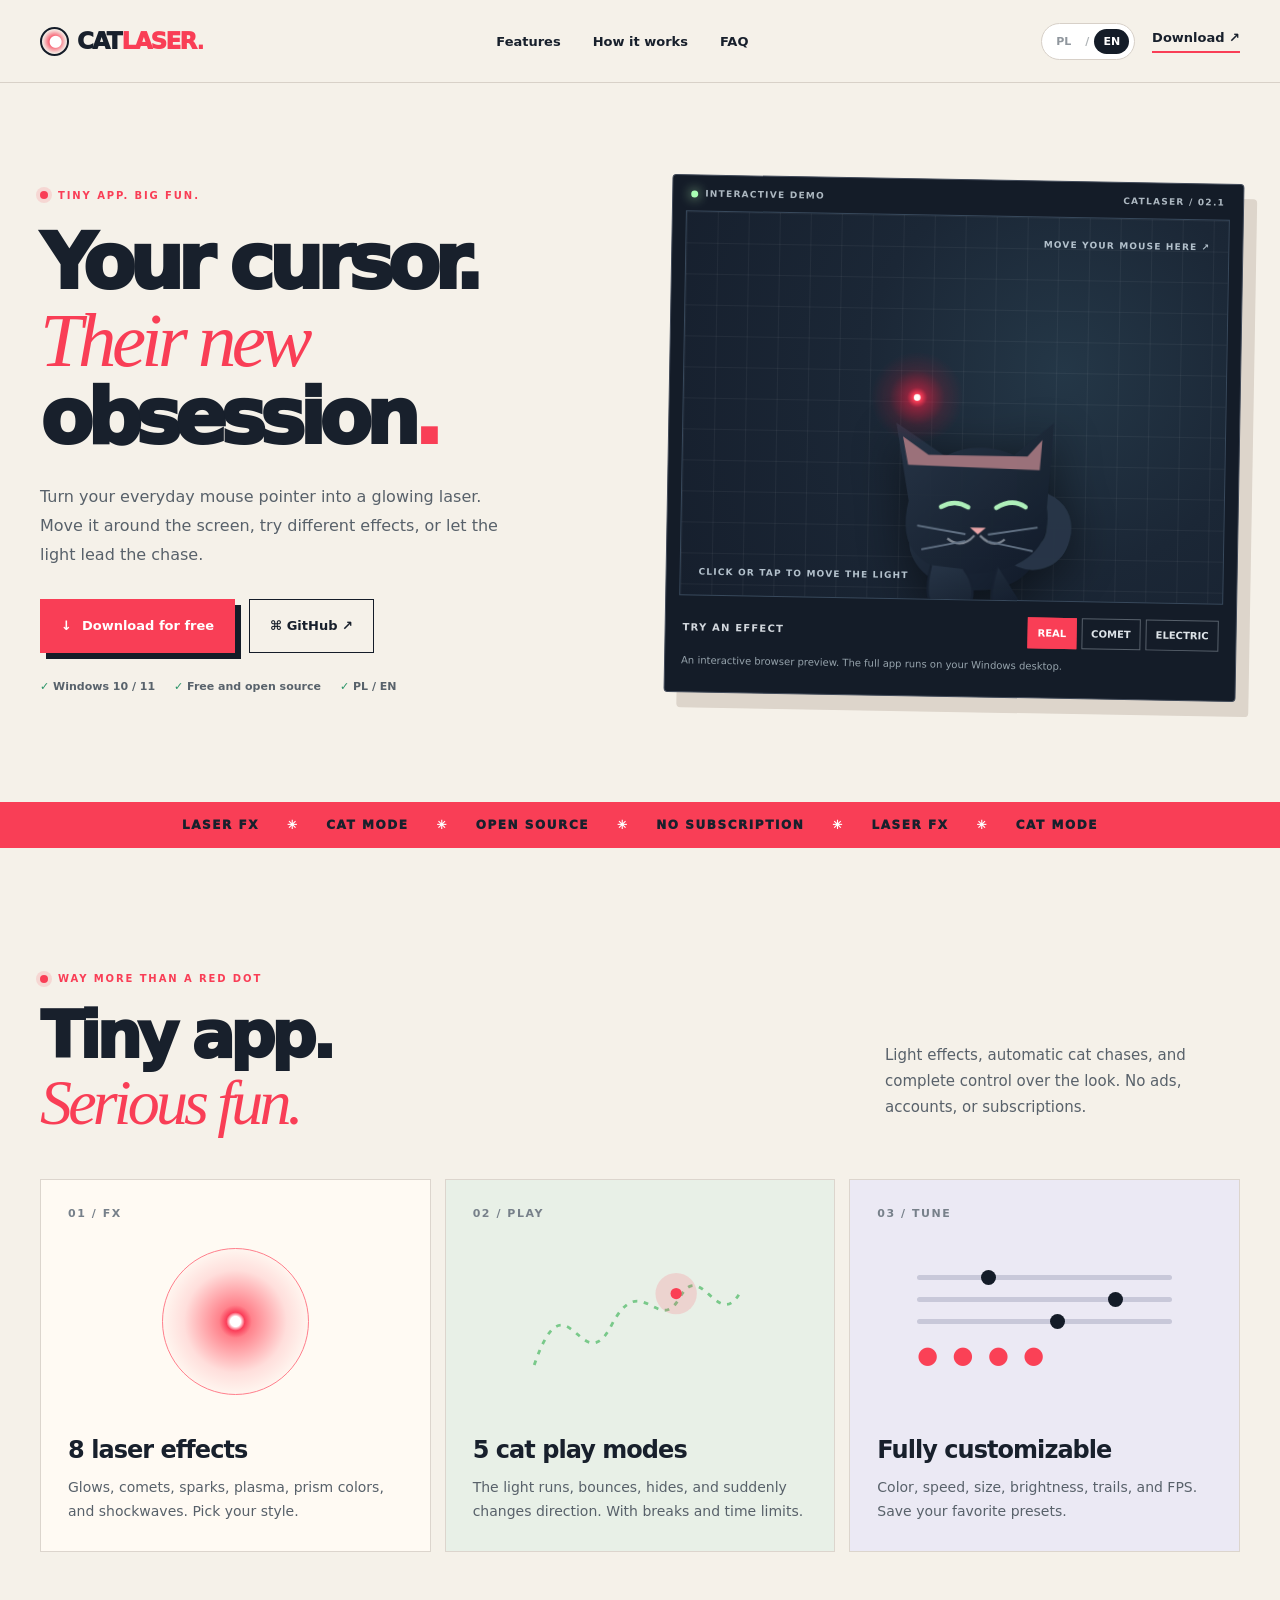
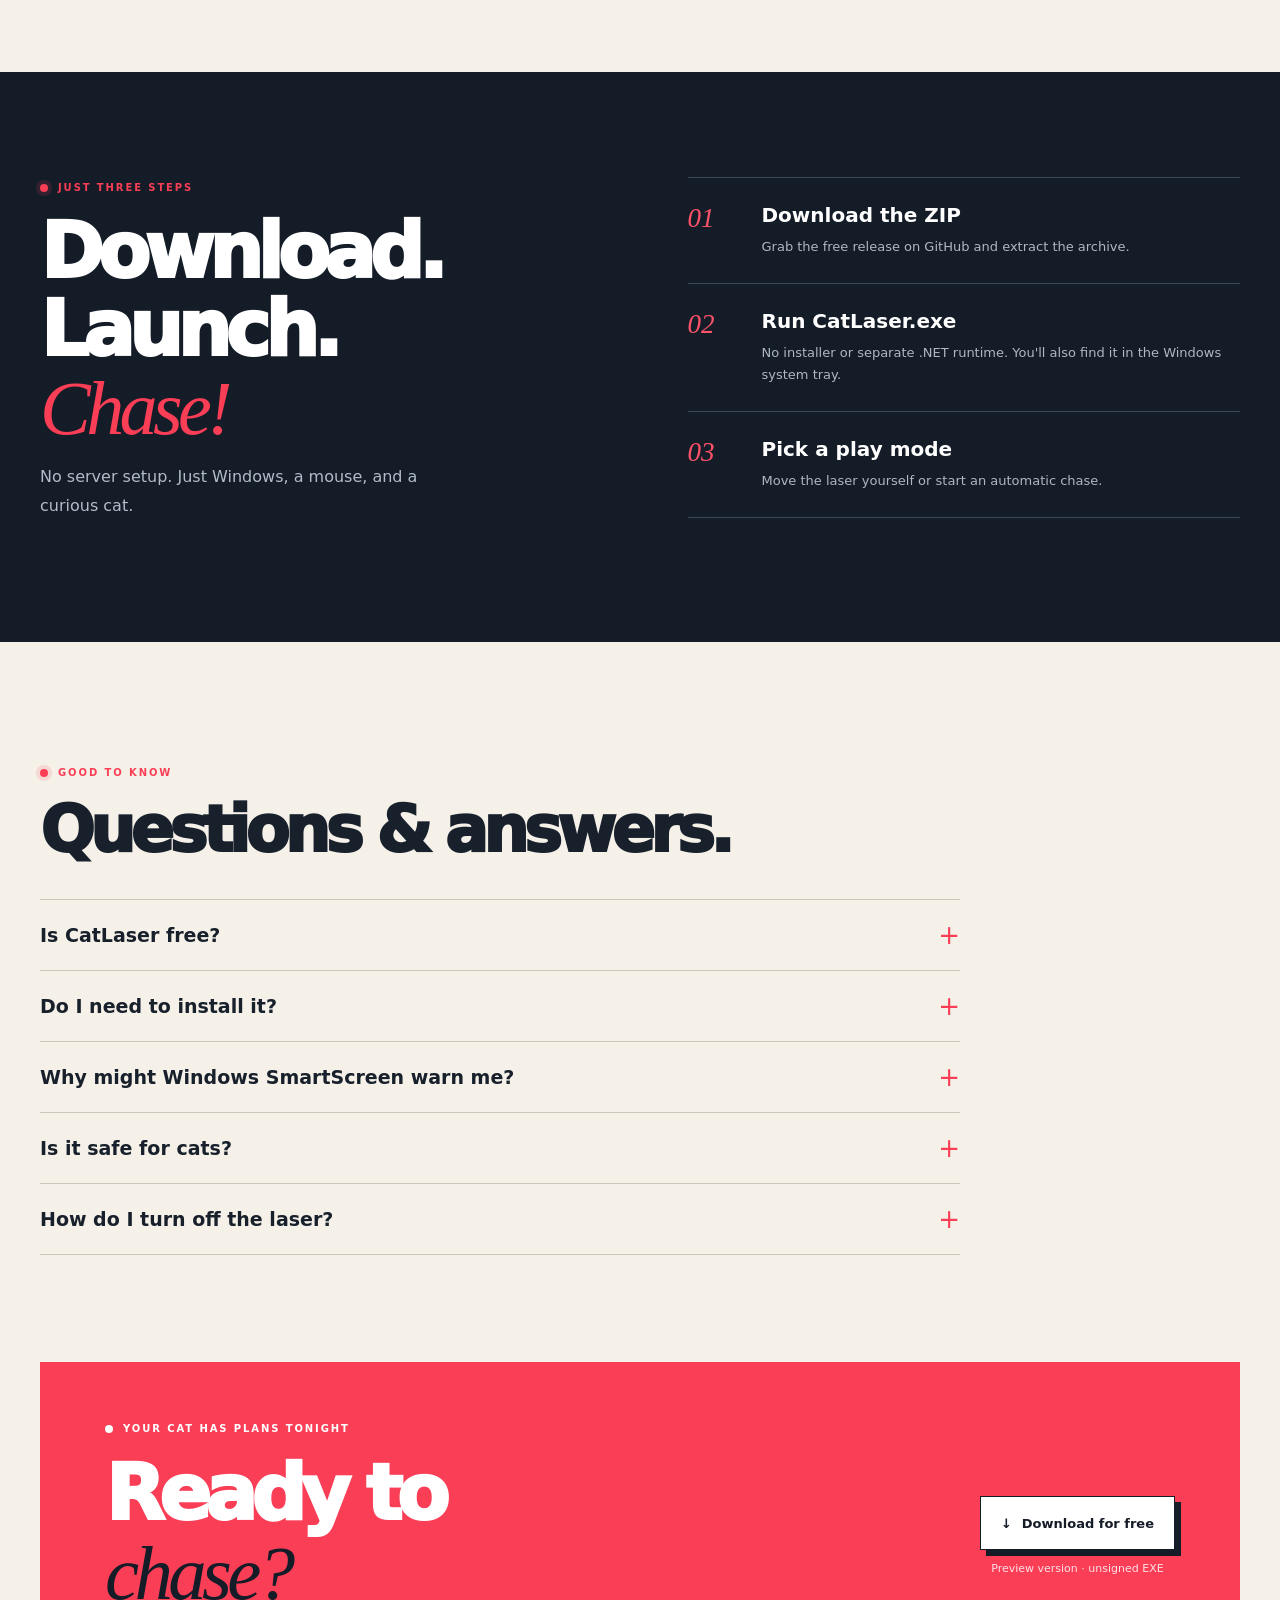
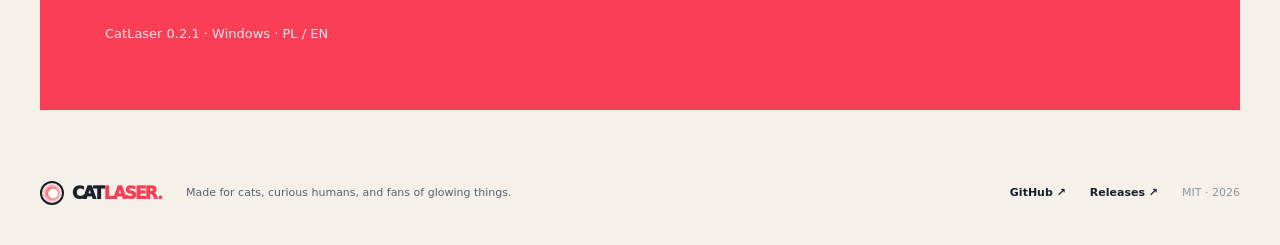
==== docs/index.html @ ea9aa446 "feat: publish bilingual CatLaser landing ready for GitHub Pages" ====
<!doctype html>
<html lang="pl">
<head>
<meta charset="utf-8"><meta name="viewport" content="width=device-width,initial-scale=1">
<meta name="theme-color" content="#f5f1e9">
<meta name="description" content="CatLaser — darmowy laserowy kursor na Windows. Efekty świetlne, zabawa dla kota, PL/EN, open source.">
<meta property="og:type" content="website"><meta property="og:title" content="CatLaser — Twój kursor. Jego obsesja."><meta property="og:description" content="Pobierz darmowy laserowy kursor na Windows.">
<link rel="icon" type="image/svg+xml" href="./favicon.svg">
<link rel="stylesheet" href="./styles.css"><script defer src="./main.js"></script>
<title>CatLaser — Twój kursor. Jego obsesja.</title>
</head>
<body>
<a class="skip" href="#main" data-i18n="skip">Przejdź do treści</a>
<header class="site-head"><div class="wrap head-content">
<a class="brand" href="#top" aria-label="CatLaser"><span class="brand-emblem">●</span>CAT<span>LASER</span><b>.</b></a>
<nav class="nav" aria-label="Menu"><a href="#features" data-i18n="navFeatures">Możliwości</a><a href="#how" data-i18n="navHow">Jak działa</a><a href="#faq">FAQ</a></nav>
<div class="head-right"><div class="locale" role="group" aria-label="Language / Język"><button data-lang="pl" aria-pressed="true">PL</button><span>/</span><button data-lang="en" aria-pressed="false">EN</button></div><a class="head-download" href="https://github.com/toniaczlog/catlaser/releases/tag/v0.2.1" data-i18n="navDownload">Pobierz ↗</a></div>
</div></header>
<main id="main">
<section class="hero wrap" id="top"><div class="hero-copy"><span class="kicker"><i></i><span data-i18n="kicker">MAŁA APLIKACJA. WIELKA FRAJDA.</span></span>
<h1 data-i18n-html="heroTitle">Twój kursor.<br><em>Jego nowa</em><br>obsesja<span class="dot">.</span></h1>
<p data-i18n="heroIntro">Zamień zwykłą strzałkę myszy w świecący laser. Ruszaj nim po ekranie, wybieraj efekt albo pozwól, by światło samo poprowadziło zabawę.</p>
<div class="actions"><a class="btn primary" href="https://github.com/toniaczlog/catlaser/releases/download/v0.2.1/CatLaser-0.2.1-win-x64.zip"><span aria-hidden="true">↓</span><span data-i18n="download">Pobierz za darmo</span></a><a class="btn secondary" href="https://github.com/toniaczlog/catlaser" target="_blank" rel="noopener noreferrer">⌘ GitHub ↗</a></div>
<div class="facts"><span>✓ Windows 10 / 11</span><span>✓ <span data-i18n="free">Bezpłatny i open source</span></span><span>✓ PL / EN</span></div>
</div>
<div class="showcase"><div class="showcase-head"><span><i class="live-dot"></i><span data-i18n="live">INTERAKTYWNE DEMO</span></span><span>CATLASER / 02.1</span></div>
<div class="demo" id="demo" role="group" tabindex="0" aria-label="Podgląd lasera. Porusz myszą lub dotknij.">
<div class="grid-bg"></div><div class="demo-hint" data-i18n="hint">PORUSZ MYSZĄ TUTAJ ↗</div>
<svg class="cat" viewBox="0 0 360 320" aria-label="Kot obserwuje laser" role="img"><defs><linearGradient id="fur" x1="0" y1="0" x2="1" y2="1"><stop stop-color="#283648"/><stop offset="1" stop-color="#121b29"/></linearGradient></defs><path d="M207 231C198 172 232 143 270 159c37 14 50 43 47 77-5 39-97 42-110-5Z" fill="url(#fur)"/><path d="M288 189c36-10 56 6 50 28-4 16-18 22-31 17" stroke="#283648" stroke-width="22" stroke-linecap="round" fill="none"/><path d="M205 187l-12-69 44 29c19-11 43-10 61-2l35-29-5 75c6 35-20 58-64 60-47 0-69-21-59-64Z" fill="url(#fur)"/><path d="M204 155l-5-25 23 16 88 0 13-15-2 27" fill="#9e737c"/><path d="M234 192q12-7 24 0m25 0q14-9 26-1" stroke="#b2f4bd" stroke-width="4" stroke-linecap="round" fill="none"/><path d="M260 210l7 6 7-6Z" fill="#efa8aa"/><path d="M264 217q-11 13-24 3m29-3q12 12 22 3" stroke="#808994" stroke-width="2" fill="none"/><path d="M256 216l-43-7m43 13l-39 8m59-14 44-7m-44 13 40 8" stroke="#647486" stroke-width="1.6"/><path d="M226 244q-8 34 7 40h25q12-18-3-37m30-3q-10 34 1 40h25" fill="url(#fur)" stroke="#182231" stroke-width="2"/></svg>
<canvas id="laser-preview" aria-hidden="true"></canvas><span class="demo-bottom" data-i18n="demoBottom">KLIKNIJ LUB DOTKNIJ, ABY PRZESUNĄĆ</span></div>
<div class="demo-controls"><b data-i18n="effectsLabel">WYBIERZ EFEKT</b><div><button class="selected" data-fx="real" aria-pressed="true">REAL</button><button data-fx="comet" aria-pressed="false">COMET</button><button data-fx="electric" aria-pressed="false">ELECTRIC</button></div></div><p class="demo-note" data-i18n="demoNote">Podgląd w przeglądarce. Pełna aplikacja działa na pulpicie Windows.</p>
</div></section>
<div class="ribbon" aria-hidden="true">LASER FX <span>✳</span> CAT MODE <span>✳</span> OPEN SOURCE <span>✳</span> NO SUBSCRIPTION <span>✳</span> LASER FX <span>✳</span> CAT MODE</div>
<section id="features" class="section wrap"><div class="section-top"><div><span class="kicker"><i></i><span data-i18n="featuresKicker">NIE TYLKO CZERWONA KROPKA</span></span><h2 data-i18n-html="featuresTitle">Mały program.<br><em>Mnóstwo frajdy.</em></h2></div><p data-i18n="featuresIntro">Efekty świetlne, automatyczne gonitwy i pełna kontrola nad wyglądem. Bez reklam, kont i abonamentów.</p></div>
<div class="cards">
<article class="feature"><span class="num">01 / FX</span><div class="art glow"><i></i></div><h3 data-i18n="f1Title">8 efektów lasera</h3><p data-i18n="f1Body">Poświata, komety, iskry, plazma, pryzmat i fale świetlne. Wybierz swój styl.</p></article>
<article class="feature green"><span class="num">02 / PLAY</span><div class="art"><svg viewBox="0 0 250 140" aria-hidden="true"><path d="M13 116c35-102 50 20 82-42s50 12 73-30 41 39 65-7" stroke="#79c98a" stroke-width="3" stroke-dasharray="5 7" fill="none"/><circle cx="164" cy="40" r="22" fill="#ff4d64" opacity=".18"/><circle cx="164" cy="40" r="6" fill="#fb3f54"/></svg></div><h3 data-i18n="f2Title">5 trybów dla kota</h3><p data-i18n="f2Body">Laser ucieka, odbija się, chowa i nagle zmienia kierunek. Z przerwami i limitem czasu.</p></article>
<article class="feature violet"><span class="num">03 / TUNE</span><div class="art dials"><span><i></i></span><span><i></i></span><span><i></i></span><div class="color-dots">● ● ● ●</div></div><h3 data-i18n="f3Title">Pełna personalizacja</h3><p data-i18n="f3Body">Kolory, szybkość, rozmiar, jasność, ślady i FPS. Zapisuj swoje presety.</p></article>
</div></section>
<section id="how" class="dark-panel"><div class="wrap how"><div><span class="kicker"><i></i><span data-i18n="howKicker">TRZY PROSTE KROKI</span></span><h2 data-i18n-html="howTitle">Pobierz.<br>Włącz.<br><em>Polowanie!</em></h2><p data-i18n="howBody">Zero konfiguracji serwera. Tylko Windows, myszka i ciekawski kot.</p></div><div class="steps"><div><b>01</b><aside><h3 data-i18n="s1Title">Pobierz ZIP</h3><p data-i18n="s1Body">Pobierz darmową wersję z GitHub Releases i rozpakuj ją.</p></aside></div><div><b>02</b><aside><h3 data-i18n="s2Title">Uruchom CatLaser.exe</h3><p data-i18n="s2Body">Bez instalatora i dodatkowego środowiska .NET. Program działa przy zegarze Windows.</p></aside></div><div><b>03</b><aside><h3 data-i18n="s3Title">Wybierz tryb zabawy</h3><p data-i18n="s3Body">Ruszaj laserem sam albo włącz automatyczny tryb dla kota.</p></aside></div></div></div></section>
<section id="faq" class="section faq wrap"><span class="kicker"><i></i><span data-i18n="faqKicker">DOBRZE WIEDZIEĆ</span></span><h2 data-i18n="faqTitle">Pytania i odpowiedzi.</h2>
<details><summary data-i18n="q1">Czy CatLaser jest darmowy?</summary><p data-i18n="a1">Tak. Jest bezpłatny, open source (MIT), bez reklam i bez subskrypcji.</p></details>
<details><summary data-i18n="q2">Czy muszę instalować program?</summary><p data-i18n="a2">Nie. Wystarczy pobrać ZIP, rozpakować i uruchomić CatLaser.exe na Windows 10/11 x64.</p></details>
<details><summary data-i18n="q3">Dlaczego Windows SmartScreen może ostrzegać?</summary><p data-i18n="a3">Plik EXE nie jest jeszcze podpisany cyfrowo. Kod źródłowy jest publiczny na GitHubie, a aplikację kompiluje GitHub Actions.</p></details>
<details><summary data-i18n="q4">Czy to bezpieczne dla kota?</summary><p data-i18n="a4">Program nie emituje prawdziwego lasera — wyświetla efekt na monitorze. Pilnuj jednak, aby kot nie drapał ekranu, rób krótkie sesje i zakończ zabawę prawdziwą zabawką do złapania.</p></details>
<details><summary data-i18n="q5">Jak wyłączyć laser?</summary><p data-i18n="a5">Ctrl + Alt + L lub menu programu przy zegarze. Wyjście przywraca kursory Windows. Po awaryjnym zamknięciu można uruchomić CatLaser ponownie, aby przywrócić kursory.</p></details>
</section>
<section class="ending wrap"><div><span class="kicker"><i></i><span data-i18n="endingKicker">TWÓJ KOT MA PLAN NA WIECZÓR</span></span><h2 data-i18n-html="endingTitle">Gotowi na<br><em>gonitwę?</em></h2><p>CatLaser 0.2.1 · Windows · PL / EN</p></div><div><a class="btn ending-button" href="https://github.com/toniaczlog/catlaser/releases/download/v0.2.1/CatLaser-0.2.1-win-x64.zip"><span aria-hidden="true">↓</span><span data-i18n="download">Pobierz za darmo</span></a><small data-i18n="prerelease">Wersja testowa · niepodpisany EXE</small></div></section>
</main>
<footer class="wrap foot"><div class="brand"><span class="brand-emblem">●</span>CAT<span>LASER</span><b>.</b></div><p data-i18n="footer">Dla kotów, ciekawskich ludzi i miłośników światła.</p><a href="https://github.com/toniaczlog/catlaser" target="_blank" rel="noopener noreferrer">GitHub ↗</a><a href="https://github.com/toniaczlog/catlaser/releases" target="_blank" rel="noopener noreferrer">Releases ↗</a><span>MIT · 2026</span></footer>
</body></html>
---- docs/styles.css ----
:root{font-family:"Segoe UI",Inter,system-ui,sans-serif;--paper:#f5f1e9;--ink:#18202c;--red:#f93e56;--dark:#141c28;--muted:#58616a;color:var(--ink);background:var(--paper);scroll-behavior:smooth}*{box-sizing:border-box}body{margin:0;min-width:320px;overflow-x:hidden}a{color:inherit;text-decoration:none}button{font:inherit;cursor:pointer}button:focus-visible,a:focus-visible,summary:focus-visible,#demo:focus-visible{outline:3px solid #007dce;outline-offset:3px}::selection{background:#fec0c9}.wrap{width:min(1200px,calc(100% - 72px));margin:auto}.skip{position:absolute;top:-80px;left:10px;background:white;padding:12px;z-index:30}.skip:focus{top:10px}.site-head{border-bottom:1px solid #d8d1c8}.head-content{height:82px;display:flex;align-items:center;justify-content:space-between;gap:25px}.brand{font-size:23px;font-weight:950;letter-spacing:-1.7px;white-space:nowrap;display:flex;align-items:center;gap:1px}.brand span:not(.brand-emblem),.brand b{color:var(--red)}.brand-emblem{width:29px;height:29px;display:grid;place-items:center;margin-right:7px;border:2px solid var(--dark);border-radius:50%;font-size:15px;color:white!important;background:radial-gradient(circle,#fff 0 14%,#f93e56 21%,#f93e5640 56%,transparent 70%)}.nav,.head-right{display:flex;align-items:center;gap:32px}.nav a{font-weight:750;font-size:13px}.nav a:hover,.head-download:hover,.foot a:hover{color:var(--red)}.head-right{gap:17px}.head-download{font-size:13px;font-weight:850;border-bottom:2px solid var(--red);padding-bottom:6px}.locale{display:flex;align-items:center;gap:5px;background:white;border:1px solid #d7d0c8;border-radius:50px;padding:5px;font-size:11px;font-weight:900}.locale>span{color:#aeb3b6}.locale button{border:0;border-radius:20px;background:transparent;color:#8f969d;padding:6px 9px}.locale button[aria-pressed=true]{color:white;background:var(--dark)}.hero{display:grid;grid-template-columns:1fr 1fr;align-items:center;gap:56px;padding-top:81px;padding-bottom:89px}.hero-copy{padding:20px 0}.kicker{display:inline-flex;align-items:center;gap:10px;font-weight:900;font-size:10px;letter-spacing:.19em;color:var(--red);text-transform:uppercase}.kicker i{display:block;width:8px;height:8px;border-radius:50%;background:var(--red);box-shadow:0 0 0 4px #f93e5625}.hero h1{font-size:clamp(53px,6vw,88px);line-height:1;letter-spacing:-.083em;font-weight:950;margin:22px 0 27px}.hero h1 em,h2 em{color:var(--red);font-family:Georgia,serif;font-style:italic;font-weight:500;letter-spacing:-.06em}.dot{color:var(--red)}.hero-copy>p{font-size:16px;line-height:1.8;color:var(--muted);max-width:480px}.actions{display:flex;gap:14px;flex-wrap:wrap;margin-top:29px}.btn{min-height:54px;padding:14px 20px;border:1px solid var(--dark);font-size:13px;font-weight:850;display:inline-flex;align-items:center;justify-content:center;gap:10px;transition:transform .2s,box-shadow .2s}.btn:hover{transform:translateY(-2px)}.primary{color:white;background:var(--red);border-color:var(--red);box-shadow:6px 6px 0 var(--dark)}.secondary{background:transparent}.facts{display:flex;flex-wrap:wrap;gap:10px 19px;font-size:11px;color:#58626b;font-weight:750;margin-top:27px}.facts>span:first-letter{color:#299467}.showcase{background:var(--dark);border:1px solid #414a59;border-radius:4px;color:#d3d8de;padding:13px;transform:rotate(1deg);box-shadow:13px 15px 0 #ddd5cb}.showcase-head{display:flex;justify-content:space-between;padding:0 5px 12px;font-size:9px;font-weight:850;letter-spacing:.14em;color:#adb8c1}.showcase-head>span:first-child{display:flex;align-items:center;gap:7px}.live-dot{height:7px;width:7px;border-radius:50%;background:#aaffb4;box-shadow:0 0 12px #bcffb8}.demo{position:relative;overflow:hidden;height:385px;cursor:crosshair;background:radial-gradient(circle at 70% 40%,#243747,#1b2736 45%,#161f2d);border:1px solid #38495c;touch-action:pan-y}.grid-bg{position:absolute;inset:0;background-image:linear-gradient(#ffffff0c 1px,transparent 1px),linear-gradient(90deg,#ffffff0c 1px,transparent 1px);background-size:31px 31px}.cat{position:absolute;left:-48px;bottom:-52px;width:91%;max-height:94%;opacity:.98;filter:drop-shadow(0 10px 25px #0008)}.demo canvas{position:absolute;inset:0;width:100%;height:100%;pointer-events:none}.demo-hint,.demo-bottom{position:absolute;z-index:2;color:#b3c1cc;font-size:9px;letter-spacing:.13em;font-weight:850;pointer-events:none}.demo-hint{top:22px;right:18px}.demo-bottom{bottom:18px;left:18px}.demo-controls{display:flex;align-items:center;justify-content:space-between;gap:10px;padding:16px 4px 0}.demo-controls b{font-size:10px;letter-spacing:.12em}.demo-controls>div{display:flex;gap:5px}.demo-controls button{padding:9px;background:none;border:1px solid #57606b;color:#dee4e9;font-size:10px;font-weight:850}.demo-controls button.selected{background:var(--red);border-color:var(--red);color:white}.demo-note{font-size:10px;color:#96a3ac;line-height:1.6;padding:0 3px}.ribbon{padding:16px;text-align:center;white-space:nowrap;overflow:hidden;background:var(--red);font-size:12px;font-weight:950;letter-spacing:.13em}.ribbon span{margin:0 22px;color:white}.section{padding-top:120px;padding-bottom:120px}.section-top{display:flex;align-items:end;justify-content:space-between;gap:40px;margin-bottom:43px}.section h2,.how h2,.ending h2{font-size:clamp(44px,5vw,69px);letter-spacing:-.075em;line-height:1.03;font-weight:950;margin:17px 0 0}.section-top p{font-size:15px;line-height:1.75;max-width:355px;color:var(--muted)}.cards{display:grid;grid-template-columns:repeat(3,1fr);gap:14px}.feature{border:1px solid #dcd5cd;background:#fffaf3;min-height:373px;padding:27px;display:flex;flex-direction:column}.feature.green{background:#e8f0e7}.feature.violet{background:#ebe9f4}.num{font-size:11px;font-weight:900;letter-spacing:.14em;color:#77808a}.art{height:196px;flex:1;display:grid;place-items:center;position:relative}.art svg{width:100%;max-width:235px}.glow:after{content:"";position:absolute;width:145px;height:145px;border-radius:50%;background:radial-gradient(circle,#fff 0 5%,#fb3e59 9%,#ff4557a8 16%,#ff415626 50%,transparent 75%);border:1px solid #ff7f8c}.feature h3{font-size:24px;letter-spacing:-.04em;margin:12px 0}.feature p{color:var(--muted);line-height:1.7;font-size:14px;margin:0}.dials{display:flex;flex-direction:column;align-items:stretch;justify-content:center;gap:17px;padding:0 40px}.dials>span{height:5px;border-radius:20px;background:#c8c8d9;position:relative}.dials>span i{position:absolute;top:-5px;height:15px;width:15px;border-radius:50%;background:var(--dark)}.dials>span:nth-child(1) i{left:25%}.dials>span:nth-child(2) i{left:75%}.dials>span:nth-child(3) i{left:52%}.color-dots{font-size:24px;letter-spacing:.14em;color:#fa4156}.dark-panel{background:var(--dark);color:white;padding:105px 0}.how{display:grid;grid-template-columns:1fr 1fr;gap:95px}.how h2{font-size:clamp(51px,6vw,76px)}.how>div>p{color:#b2bbc7;max-width:380px;line-height:1.8}.steps{border-top:1px solid #3c4857}.steps>div{border-bottom:1px solid #3c4857;display:grid;grid-template-columns:54px 1fr;gap:20px;padding:25px 0}.steps b{font-size:27px;color:#ff536a;font-family:Georgia,serif;font-style:italic;font-weight:500}.steps h3{font-size:20px;margin:0 0 9px}.steps p{color:#aeb7c2;font-size:13px;line-height:1.7;margin:0}.faq{padding-bottom:107px}.faq h2{margin-bottom:35px}.faq details{max-width:920px;padding:20px 0;border-bottom:1px solid #cdc5bc}.faq details:first-of-type{border-top:1px solid #cdc5bc}.faq summary{cursor:pointer;list-style:none;font-weight:850;font-size:19px;display:flex;justify-content:space-between;align-items:center;gap:20px}.faq summary::-webkit-details-marker{display:none}.faq summary:after{content:"+";font-size:26px;color:var(--red);font-weight:400}.faq details[open] summary:after{content:"−"}.faq details p{max-width:700px;line-height:1.8;color:var(--muted);font-size:14px}.ending{background:var(--red);min-height:300px;padding:56px 65px;display:flex;align-items:center;justify-content:space-between;gap:30px;color:white;margin-bottom:65px;position:relative;overflow:hidden}.ending .kicker{color:white}.ending .kicker i{background:white}.ending h2{font-size:clamp(56px,6vw,85px)}.ending h2 em{color:var(--dark)}.ending p{font-size:13px;color:#ffe1e8}.ending>div:last-child{display:flex;flex-direction:column;gap:12px;align-items:center;position:relative;z-index:1}.ending-button{background:white;color:var(--dark);box-shadow:6px 6px 0 var(--dark);white-space:nowrap}.ending small{color:#ffe1e8;font-size:11px}.foot{display:flex;align-items:center;gap:24px;padding-bottom:35px;font-size:11px}.foot .brand{font-size:17px}.foot .brand-emblem{width:24px;height:24px;font-size:12px}.foot p{flex:1;color:var(--muted)}.foot a{font-weight:800}.foot>span{color:#8d959b}@media(max-width:960px){.hero{gap:30px}.hero h1{font-size:clamp(49px,6vw,70px)}.nav{gap:14px}.section{padding-block:90px}.how{gap:50px}}@media(max-width:760px){.wrap{width:calc(100% - 38px)}.head-content{height:72px}.nav{display:none}.hero{grid-template-columns:1fr;padding-top:40px;padding-bottom:65px}.hero h1{font-size:clamp(57px,10vw,77px)}.showcase{transform:none;width:min(100%,620px);margin:auto}.demo{height:335px}.section-top{display:block}.section-top p{max-width:600px}.cards{grid-template-columns:1fr}.feature{min-height:270px}.art{height:130px}.how{grid-template-columns:1fr;gap:30px}.ending{padding:40px;display:block}.ending>div:last-child{align-items:start;margin-top:25px}.foot{flex-wrap:wrap}.foot p{flex-basis:100%}}@media(max-width:500px){.wrap{width:calc(100% - 32px)}.head-content{height:66px}.brand{font-size:19px}.brand-emblem{width:25px;height:25px}.head-download{display:none}.hero{padding-top:26px}.hero h1{font-size:clamp(49px,11.6vw,68px)}.hero-copy>p{font-size:14px}.actions{gap:10px}.btn{padding:12px 14px;font-size:12px;min-height:49px}.facts{gap:9px;font-size:10px}.showcase{padding:9px;box-shadow:7px 7px 0 #ddd5cb}.demo{height:282px}.cat{width:112%;left:-72px}.demo-controls{flex-wrap:wrap}.section{padding-block:70px}.section h2{font-size:45px}.feature{padding:22px}.dark-panel{padding:70px 0}.how h2{font-size:64px}.steps>div{grid-template-columns:44px 1fr}.faq summary{font-size:16px}.ending{padding:35px 25px;margin-bottom:50px}.ending h2{font-size:63px}.foot{gap:13px}}@media(prefers-reduced-motion:reduce){*,*::before,*::after{scroll-behavior:auto!important;transition:none!important}.btn:hover{transform:none}}
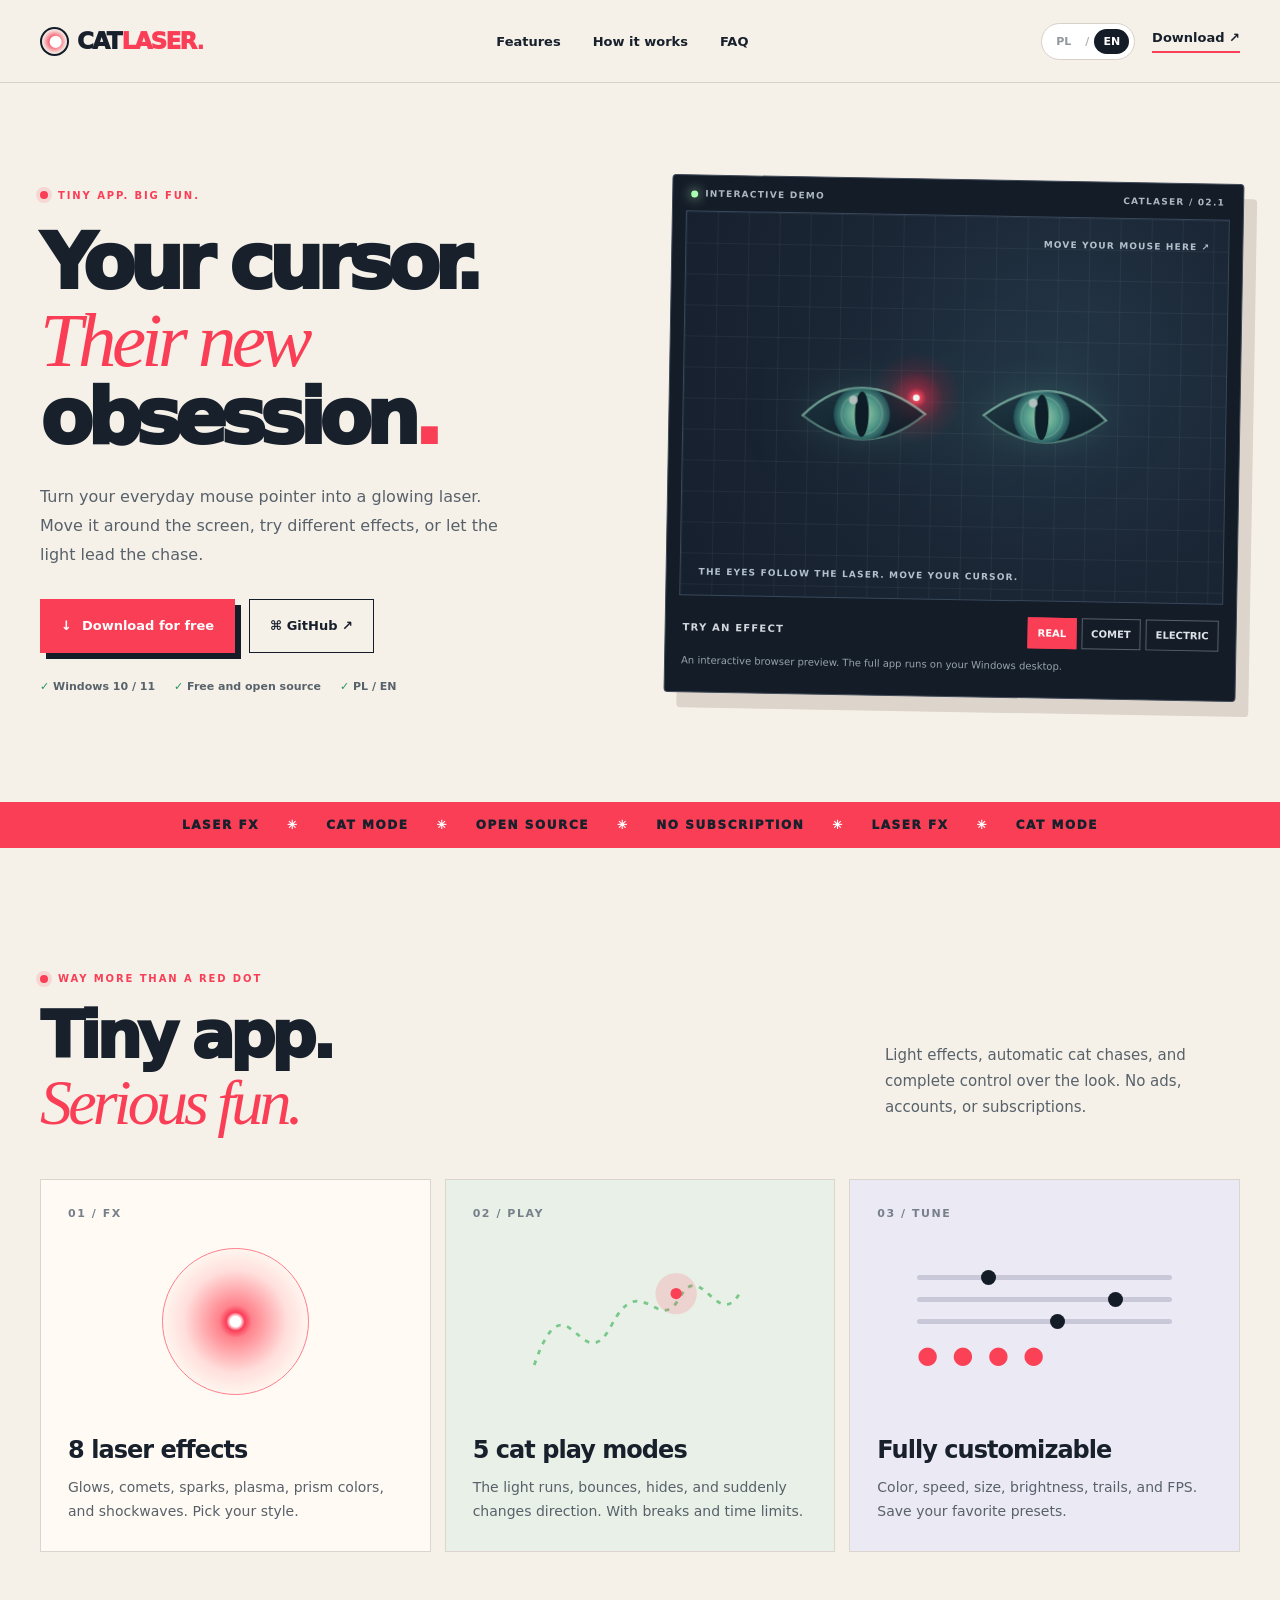
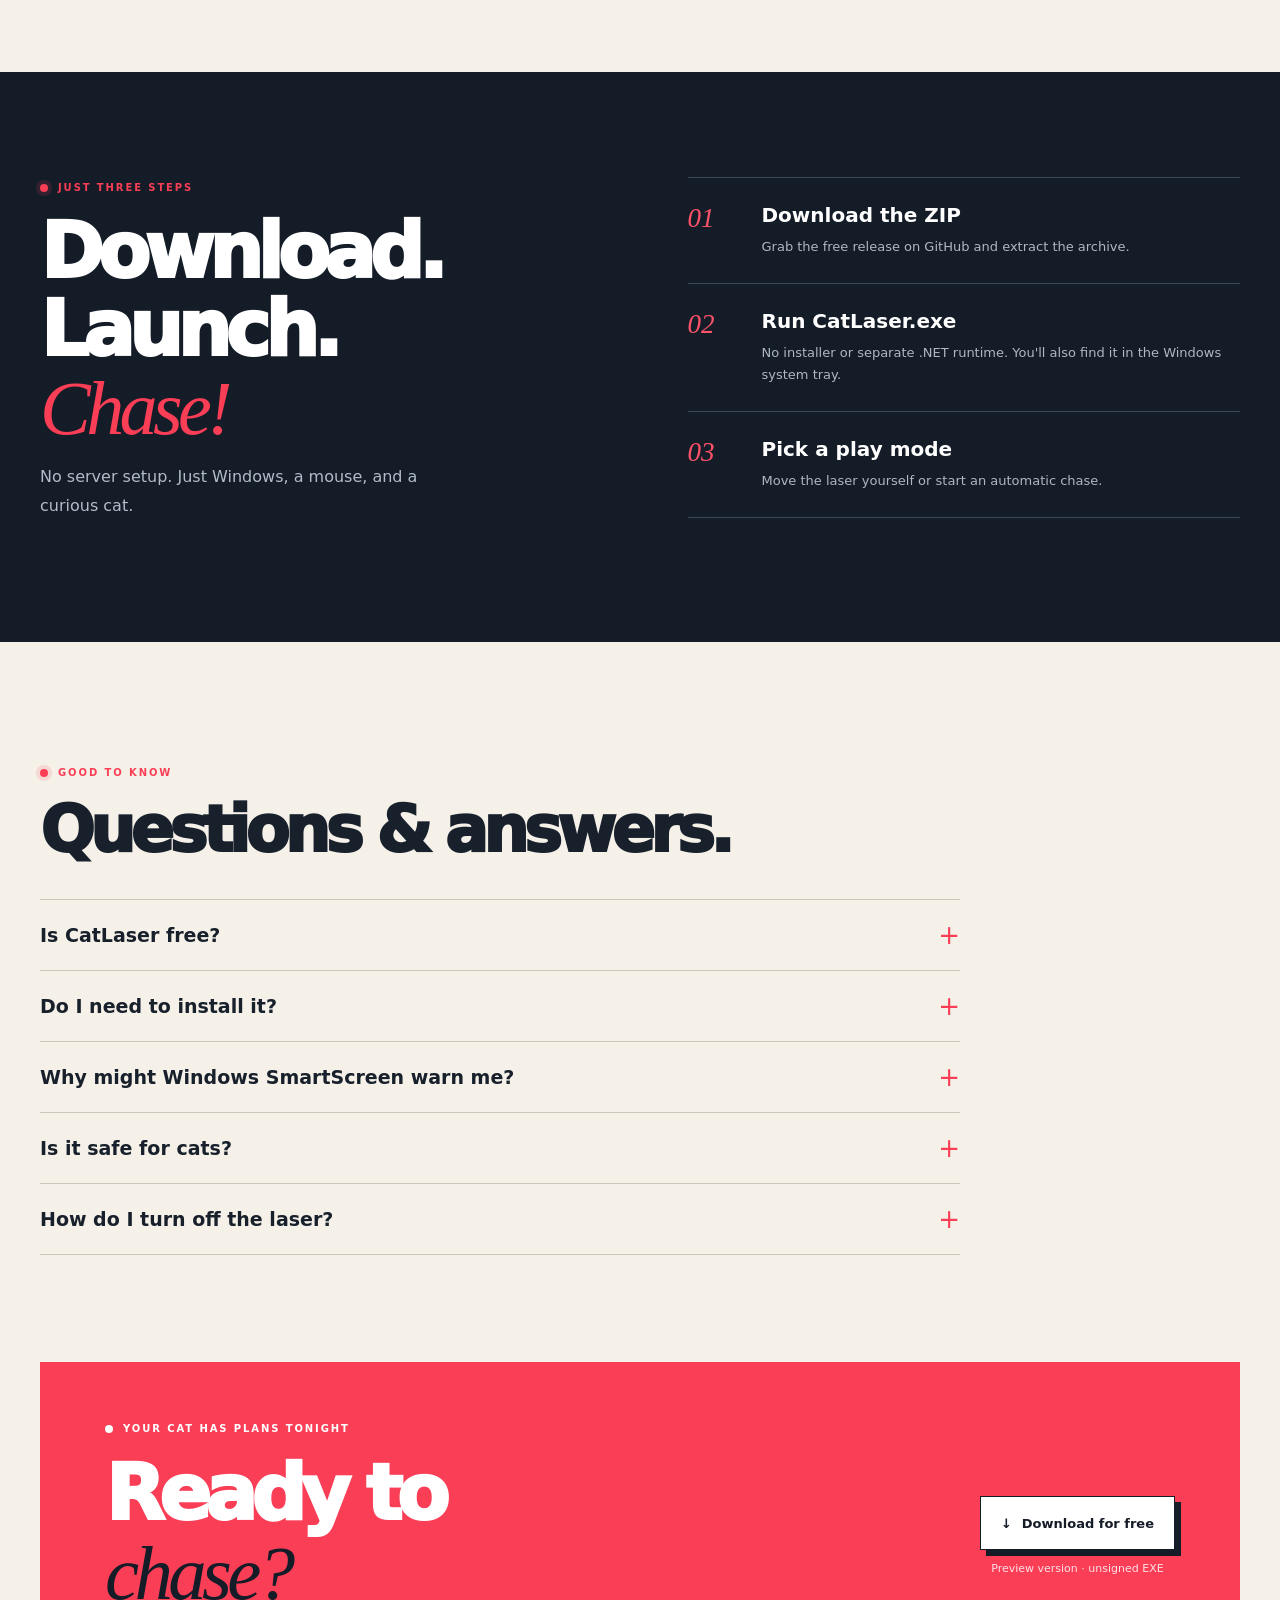
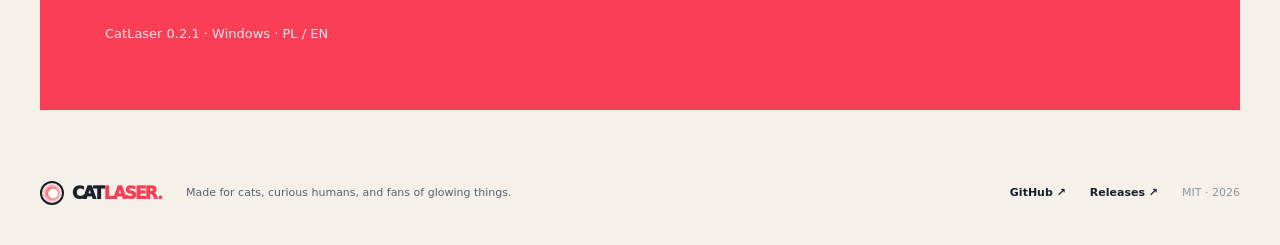
==== commit 67321b5b: "refactor(landing): replace cartoon cat with subtle laser-tracking eyes" ====
--- a/docs/index.html
+++ b/docs/index.html
@@ -26,8 +26,37 @@
 <div class="showcase"><div class="showcase-head"><span><i class="live-dot"></i><span data-i18n="live">INTERAKTYWNE DEMO</span></span><span>CATLASER / 02.1</span></div>
 <div class="demo" id="demo" role="group" tabindex="0" aria-label="Podgląd lasera. Porusz myszą lub dotknij.">
 <div class="grid-bg"></div><div class="demo-hint" data-i18n="hint">PORUSZ MYSZĄ TUTAJ ↗</div>
-<svg class="cat" viewBox="0 0 360 320" aria-label="Kot obserwuje laser" role="img"><defs><linearGradient id="fur" x1="0" y1="0" x2="1" y2="1"><stop stop-color="#283648"/><stop offset="1" stop-color="#121b29"/></linearGradient></defs><path d="M207 231C198 172 232 143 270 159c37 14 50 43 47 77-5 39-97 42-110-5Z" fill="url(#fur)"/><path d="M288 189c36-10 56 6 50 28-4 16-18 22-31 17" stroke="#283648" stroke-width="22" stroke-linecap="round" fill="none"/><path d="M205 187l-12-69 44 29c19-11 43-10 61-2l35-29-5 75c6 35-20 58-64 60-47 0-69-21-59-64Z" fill="url(#fur)"/><path d="M204 155l-5-25 23 16 88 0 13-15-2 27" fill="#9e737c"/><path d="M234 192q12-7 24 0m25 0q14-9 26-1" stroke="#b2f4bd" stroke-width="4" stroke-linecap="round" fill="none"/><path d="M260 210l7 6 7-6Z" fill="#efa8aa"/><path d="M264 217q-11 13-24 3m29-3q12 12 22 3" stroke="#808994" stroke-width="2" fill="none"/><path d="M256 216l-43-7m43 13l-39 8m59-14 44-7m-44 13 40 8" stroke="#647486" stroke-width="1.6"/><path d="M226 244q-8 34 7 40h25q12-18-3-37m30-3q-10 34 1 40h25" fill="url(#fur)" stroke="#182231" stroke-width="2"/></svg>
-<canvas id="laser-preview" aria-hidden="true"></canvas><span class="demo-bottom" data-i18n="demoBottom">KLIKNIJ LUB DOTKNIJ, ABY PRZESUNĄĆ</span></div>
+<div class="eyes-stage" id="watcher" aria-hidden="true">
+<svg class="watch-eyes" viewBox="0 0 360 160" fill="none" xmlns="http://www.w3.org/2000/svg">
+<defs>
+<clipPath id="eye-left-clip"><path d="M40 79Q90 28 153 76Q99 123 40 79Z"/></clipPath>
+<clipPath id="eye-right-clip"><path d="M207 76Q270 28 320 79Q261 123 207 76Z"/></clipPath>
+<radialGradient id="iris-glow"><stop offset="0" stop-color="#E4FFE6"/><stop offset=".25" stop-color="#A6F2C4"/><stop offset=".62" stop-color="#62BFA5"/><stop offset="1" stop-color="#225C61"/></radialGradient>
+<linearGradient id="eye-dark" x1="0" y1="0" x2="1" y2="1"><stop stop-color="#203C45"/><stop offset="1" stop-color="#07151F"/></linearGradient>
+</defs>
+<g class="watch-eye">
+<path d="M40 79Q90 28 153 76Q99 123 40 79Z" fill="url(#eye-dark)" stroke="#9EECCB" stroke-opacity=".55" stroke-width="1.9"/>
+<g clip-path="url(#eye-left-clip)"><g class="eye-gaze">
+<circle cx="97" cy="78" r="26" fill="url(#iris-glow)"/>
+<circle cx="97" cy="78" r="19" stroke="#C8FFE2" stroke-opacity=".28" stroke-width="1.5"/>
+<ellipse cx="97" cy="78" rx="6.4" ry="21" fill="#081820"/>
+<circle cx="89" cy="65" r="4" fill="#F8FFF5" opacity=".9"/>
+</g></g>
+<path d="M40 79Q90 28 153 76" stroke="#BEFFE1" stroke-opacity=".44" stroke-width="2.2" stroke-linecap="round"/>
+</g>
+<g class="watch-eye">
+<path d="M207 76Q270 28 320 79Q261 123 207 76Z" fill="url(#eye-dark)" stroke="#9EECCB" stroke-opacity=".55" stroke-width="1.9"/>
+<g clip-path="url(#eye-right-clip)"><g class="eye-gaze">
+<circle cx="263" cy="78" r="26" fill="url(#iris-glow)"/>
+<circle cx="263" cy="78" r="19" stroke="#C8FFE2" stroke-opacity=".28" stroke-width="1.5"/>
+<ellipse cx="263" cy="78" rx="6.4" ry="21" fill="#081820"/>
+<circle cx="255" cy="65" r="4" fill="#F8FFF5" opacity=".9"/>
+</g></g>
+<path d="M207 76Q270 28 320 79" stroke="#BEFFE1" stroke-opacity=".44" stroke-width="2.2" stroke-linecap="round"/>
+</g>
+</svg>
+</div>
+<canvas id="laser-preview" aria-hidden="true"></canvas><span class="demo-bottom" data-i18n="demoBottom">OCZY ŚLEDZĄ LASER. RUSZ KURSOREM.</span></div>
 <div class="demo-controls"><b data-i18n="effectsLabel">WYBIERZ EFEKT</b><div><button class="selected" data-fx="real" aria-pressed="true">REAL</button><button data-fx="comet" aria-pressed="false">COMET</button><button data-fx="electric" aria-pressed="false">ELECTRIC</button></div></div><p class="demo-note" data-i18n="demoNote">Podgląd w przeglądarce. Pełna aplikacja działa na pulpicie Windows.</p>
 </div></section>
 <div class="ribbon" aria-hidden="true">LASER FX <span>✳</span> CAT MODE <span>✳</span> OPEN SOURCE <span>✳</span> NO SUBSCRIPTION <span>✳</span> LASER FX <span>✳</span> CAT MODE</div>
--- a/docs/styles.css
+++ b/docs/styles.css
@@ -1 +1,13 @@
-:root{font-family:"Segoe UI",Inter,system-ui,sans-serif;--paper:#f5f1e9;--ink:#18202c;--red:#f93e56;--dark:#141c28;--muted:#58616a;color:var(--ink);background:var(--paper);scroll-behavior:smooth}*{box-sizing:border-box}body{margin:0;min-width:320px;overflow-x:hidden}a{color:inherit;text-decoration:none}button{font:inherit;cursor:pointer}button:focus-visible,a:focus-visible,summary:focus-visible,#demo:focus-visible{outline:3px solid #007dce;outline-offset:3px}::selection{background:#fec0c9}.wrap{width:min(1200px,calc(100% - 72px));margin:auto}.skip{position:absolute;top:-80px;left:10px;background:white;padding:12px;z-index:30}.skip:focus{top:10px}.site-head{border-bottom:1px solid #d8d1c8}.head-content{height:82px;display:flex;align-items:center;justify-content:space-between;gap:25px}.brand{font-size:23px;font-weight:950;letter-spacing:-1.7px;white-space:nowrap;display:flex;align-items:center;gap:1px}.brand span:not(.brand-emblem),.brand b{color:var(--red)}.brand-emblem{width:29px;height:29px;display:grid;place-items:center;margin-right:7px;border:2px solid var(--dark);border-radius:50%;font-size:15px;color:white!important;background:radial-gradient(circle,#fff 0 14%,#f93e56 21%,#f93e5640 56%,transparent 70%)}.nav,.head-right{display:flex;align-items:center;gap:32px}.nav a{font-weight:750;font-size:13px}.nav a:hover,.head-download:hover,.foot a:hover{color:var(--red)}.head-right{gap:17px}.head-download{font-size:13px;font-weight:850;border-bottom:2px solid var(--red);padding-bottom:6px}.locale{display:flex;align-items:center;gap:5px;background:white;border:1px solid #d7d0c8;border-radius:50px;padding:5px;font-size:11px;font-weight:900}.locale>span{color:#aeb3b6}.locale button{border:0;border-radius:20px;background:transparent;color:#8f969d;padding:6px 9px}.locale button[aria-pressed=true]{color:white;background:var(--dark)}.hero{display:grid;grid-template-columns:1fr 1fr;align-items:center;gap:56px;padding-top:81px;padding-bottom:89px}.hero-copy{padding:20px 0}.kicker{display:inline-flex;align-items:center;gap:10px;font-weight:900;font-size:10px;letter-spacing:.19em;color:var(--red);text-transform:uppercase}.kicker i{display:block;width:8px;height:8px;border-radius:50%;background:var(--red);box-shadow:0 0 0 4px #f93e5625}.hero h1{font-size:clamp(53px,6vw,88px);line-height:1;letter-spacing:-.083em;font-weight:950;margin:22px 0 27px}.hero h1 em,h2 em{color:var(--red);font-family:Georgia,serif;font-style:italic;font-weight:500;letter-spacing:-.06em}.dot{color:var(--red)}.hero-copy>p{font-size:16px;line-height:1.8;color:var(--muted);max-width:480px}.actions{display:flex;gap:14px;flex-wrap:wrap;margin-top:29px}.btn{min-height:54px;padding:14px 20px;border:1px solid var(--dark);font-size:13px;font-weight:850;display:inline-flex;align-items:center;justify-content:center;gap:10px;transition:transform .2s,box-shadow .2s}.btn:hover{transform:translateY(-2px)}.primary{color:white;background:var(--red);border-color:var(--red);box-shadow:6px 6px 0 var(--dark)}.secondary{background:transparent}.facts{display:flex;flex-wrap:wrap;gap:10px 19px;font-size:11px;color:#58626b;font-weight:750;margin-top:27px}.facts>span:first-letter{color:#299467}.showcase{background:var(--dark);border:1px solid #414a59;border-radius:4px;color:#d3d8de;padding:13px;transform:rotate(1deg);box-shadow:13px 15px 0 #ddd5cb}.showcase-head{display:flex;justify-content:space-between;padding:0 5px 12px;font-size:9px;font-weight:850;letter-spacing:.14em;color:#adb8c1}.showcase-head>span:first-child{display:flex;align-items:center;gap:7px}.live-dot{height:7px;width:7px;border-radius:50%;background:#aaffb4;box-shadow:0 0 12px #bcffb8}.demo{position:relative;overflow:hidden;height:385px;cursor:crosshair;background:radial-gradient(circle at 70% 40%,#243747,#1b2736 45%,#161f2d);border:1px solid #38495c;touch-action:pan-y}.grid-bg{position:absolute;inset:0;background-image:linear-gradient(#ffffff0c 1px,transparent 1px),linear-gradient(90deg,#ffffff0c 1px,transparent 1px);background-size:31px 31px}.cat{position:absolute;left:-48px;bottom:-52px;width:91%;max-height:94%;opacity:.98;filter:drop-shadow(0 10px 25px #0008)}.demo canvas{position:absolute;inset:0;width:100%;height:100%;pointer-events:none}.demo-hint,.demo-bottom{position:absolute;z-index:2;color:#b3c1cc;font-size:9px;letter-spacing:.13em;font-weight:850;pointer-events:none}.demo-hint{top:22px;right:18px}.demo-bottom{bottom:18px;left:18px}.demo-controls{display:flex;align-items:center;justify-content:space-between;gap:10px;padding:16px 4px 0}.demo-controls b{font-size:10px;letter-spacing:.12em}.demo-controls>div{display:flex;gap:5px}.demo-controls button{padding:9px;background:none;border:1px solid #57606b;color:#dee4e9;font-size:10px;font-weight:850}.demo-controls button.selected{background:var(--red);border-color:var(--red);color:white}.demo-note{font-size:10px;color:#96a3ac;line-height:1.6;padding:0 3px}.ribbon{padding:16px;text-align:center;white-space:nowrap;overflow:hidden;background:var(--red);font-size:12px;font-weight:950;letter-spacing:.13em}.ribbon span{margin:0 22px;color:white}.section{padding-top:120px;padding-bottom:120px}.section-top{display:flex;align-items:end;justify-content:space-between;gap:40px;margin-bottom:43px}.section h2,.how h2,.ending h2{font-size:clamp(44px,5vw,69px);letter-spacing:-.075em;line-height:1.03;font-weight:950;margin:17px 0 0}.section-top p{font-size:15px;line-height:1.75;max-width:355px;color:var(--muted)}.cards{display:grid;grid-template-columns:repeat(3,1fr);gap:14px}.feature{border:1px solid #dcd5cd;background:#fffaf3;min-height:373px;padding:27px;display:flex;flex-direction:column}.feature.green{background:#e8f0e7}.feature.violet{background:#ebe9f4}.num{font-size:11px;font-weight:900;letter-spacing:.14em;color:#77808a}.art{height:196px;flex:1;display:grid;place-items:center;position:relative}.art svg{width:100%;max-width:235px}.glow:after{content:"";position:absolute;width:145px;height:145px;border-radius:50%;background:radial-gradient(circle,#fff 0 5%,#fb3e59 9%,#ff4557a8 16%,#ff415626 50%,transparent 75%);border:1px solid #ff7f8c}.feature h3{font-size:24px;letter-spacing:-.04em;margin:12px 0}.feature p{color:var(--muted);line-height:1.7;font-size:14px;margin:0}.dials{display:flex;flex-direction:column;align-items:stretch;justify-content:center;gap:17px;padding:0 40px}.dials>span{height:5px;border-radius:20px;background:#c8c8d9;position:relative}.dials>span i{position:absolute;top:-5px;height:15px;width:15px;border-radius:50%;background:var(--dark)}.dials>span:nth-child(1) i{left:25%}.dials>span:nth-child(2) i{left:75%}.dials>span:nth-child(3) i{left:52%}.color-dots{font-size:24px;letter-spacing:.14em;color:#fa4156}.dark-panel{background:var(--dark);color:white;padding:105px 0}.how{display:grid;grid-template-columns:1fr 1fr;gap:95px}.how h2{font-size:clamp(51px,6vw,76px)}.how>div>p{color:#b2bbc7;max-width:380px;line-height:1.8}.steps{border-top:1px solid #3c4857}.steps>div{border-bottom:1px solid #3c4857;display:grid;grid-template-columns:54px 1fr;gap:20px;padding:25px 0}.steps b{font-size:27px;color:#ff536a;font-family:Georgia,serif;font-style:italic;font-weight:500}.steps h3{font-size:20px;margin:0 0 9px}.steps p{color:#aeb7c2;font-size:13px;line-height:1.7;margin:0}.faq{padding-bottom:107px}.faq h2{margin-bottom:35px}.faq details{max-width:920px;padding:20px 0;border-bottom:1px solid #cdc5bc}.faq details:first-of-type{border-top:1px solid #cdc5bc}.faq summary{cursor:pointer;list-style:none;font-weight:850;font-size:19px;display:flex;justify-content:space-between;align-items:center;gap:20px}.faq summary::-webkit-details-marker{display:none}.faq summary:after{content:"+";font-size:26px;color:var(--red);font-weight:400}.faq details[open] summary:after{content:"−"}.faq details p{max-width:700px;line-height:1.8;color:var(--muted);font-size:14px}.ending{background:var(--red);min-height:300px;padding:56px 65px;display:flex;align-items:center;justify-content:space-between;gap:30px;color:white;margin-bottom:65px;position:relative;overflow:hidden}.ending .kicker{color:white}.ending .kicker i{background:white}.ending h2{font-size:clamp(56px,6vw,85px)}.ending h2 em{color:var(--dark)}.ending p{font-size:13px;color:#ffe1e8}.ending>div:last-child{display:flex;flex-direction:column;gap:12px;align-items:center;position:relative;z-index:1}.ending-button{background:white;color:var(--dark);box-shadow:6px 6px 0 var(--dark);white-space:nowrap}.ending small{color:#ffe1e8;font-size:11px}.foot{display:flex;align-items:center;gap:24px;padding-bottom:35px;font-size:11px}.foot .brand{font-size:17px}.foot .brand-emblem{width:24px;height:24px;font-size:12px}.foot p{flex:1;color:var(--muted)}.foot a{font-weight:800}.foot>span{color:#8d959b}@media(max-width:960px){.hero{gap:30px}.hero h1{font-size:clamp(49px,6vw,70px)}.nav{gap:14px}.section{padding-block:90px}.how{gap:50px}}@media(max-width:760px){.wrap{width:calc(100% - 38px)}.head-content{height:72px}.nav{display:none}.hero{grid-template-columns:1fr;padding-top:40px;padding-bottom:65px}.hero h1{font-size:clamp(57px,10vw,77px)}.showcase{transform:none;width:min(100%,620px);margin:auto}.demo{height:335px}.section-top{display:block}.section-top p{max-width:600px}.cards{grid-template-columns:1fr}.feature{min-height:270px}.art{height:130px}.how{grid-template-columns:1fr;gap:30px}.ending{padding:40px;display:block}.ending>div:last-child{align-items:start;margin-top:25px}.foot{flex-wrap:wrap}.foot p{flex-basis:100%}}@media(max-width:500px){.wrap{width:calc(100% - 32px)}.head-content{height:66px}.brand{font-size:19px}.brand-emblem{width:25px;height:25px}.head-download{display:none}.hero{padding-top:26px}.hero h1{font-size:clamp(49px,11.6vw,68px)}.hero-copy>p{font-size:14px}.actions{gap:10px}.btn{padding:12px 14px;font-size:12px;min-height:49px}.facts{gap:9px;font-size:10px}.showcase{padding:9px;box-shadow:7px 7px 0 #ddd5cb}.demo{height:282px}.cat{width:112%;left:-72px}.demo-controls{flex-wrap:wrap}.section{padding-block:70px}.section h2{font-size:45px}.feature{padding:22px}.dark-panel{padding:70px 0}.how h2{font-size:64px}.steps>div{grid-template-columns:44px 1fr}.faq summary{font-size:16px}.ending{padding:35px 25px;margin-bottom:50px}.ending h2{font-size:63px}.foot{gap:13px}}@media(prefers-reduced-motion:reduce){*,*::before,*::after{scroll-behavior:auto!important;transition:none!important}.btn:hover{transform:none}}+:root{font-family:"Segoe UI",Inter,system-ui,sans-serif;--paper:#f5f1e9;--ink:#18202c;--red:#f93e56;--dark:#141c28;--muted:#58616a;color:var(--ink);background:var(--paper);scroll-behavior:smooth}*{box-sizing:border-box}body{margin:0;min-width:320px;overflow-x:hidden}a{color:inherit;text-decoration:none}button{font:inherit;cursor:pointer}button:focus-visible,a:focus-visible,summary:focus-visible,#demo:focus-visible{outline:3px solid #007dce;outline-offset:3px}::selection{background:#fec0c9}.wrap{width:min(1200px,calc(100% - 72px));margin:auto}.skip{position:absolute;top:-80px;left:10px;background:white;padding:12px;z-index:30}.skip:focus{top:10px}.site-head{border-bottom:1px solid #d8d1c8}.head-content{height:82px;display:flex;align-items:center;justify-content:space-between;gap:25px}.brand{font-size:23px;font-weight:950;letter-spacing:-1.7px;white-space:nowrap;display:flex;align-items:center;gap:1px}.brand span:not(.brand-emblem),.brand b{color:var(--red)}.brand-emblem{width:29px;height:29px;display:grid;place-items:center;margin-right:7px;border:2px solid var(--dark);border-radius:50%;font-size:15px;color:white!important;background:radial-gradient(circle,#fff 0 14%,#f93e56 21%,#f93e5640 56%,transparent 70%)}.nav,.head-right{display:flex;align-items:center;gap:32px}.nav a{font-weight:750;font-size:13px}.nav a:hover,.head-download:hover,.foot a:hover{color:var(--red)}.head-right{gap:17px}.head-download{font-size:13px;font-weight:850;border-bottom:2px solid var(--red);padding-bottom:6px}.locale{display:flex;align-items:center;gap:5px;background:white;border:1px solid #d7d0c8;border-radius:50px;padding:5px;font-size:11px;font-weight:900}.locale>span{color:#aeb3b6}.locale button{border:0;border-radius:20px;background:transparent;color:#8f969d;padding:6px 9px}.locale button[aria-pressed=true]{color:white;background:var(--dark)}.hero{display:grid;grid-template-columns:1fr 1fr;align-items:center;gap:56px;padding-top:81px;padding-bottom:89px}.hero-copy{padding:20px 0}.kicker{display:inline-flex;align-items:center;gap:10px;font-weight:900;font-size:10px;letter-spacing:.19em;color:var(--red);text-transform:uppercase}.kicker i{display:block;width:8px;height:8px;border-radius:50%;background:var(--red);box-shadow:0 0 0 4px #f93e5625}.hero h1{font-size:clamp(53px,6vw,88px);line-height:1;letter-spacing:-.083em;font-weight:950;margin:22px 0 27px}.hero h1 em,h2 em{color:var(--red);font-family:Georgia,serif;font-style:italic;font-weight:500;letter-spacing:-.06em}.dot{color:var(--red)}.hero-copy>p{font-size:16px;line-height:1.8;color:var(--muted);max-width:480px}.actions{display:flex;gap:14px;flex-wrap:wrap;margin-top:29px}.btn{min-height:54px;padding:14px 20px;border:1px solid var(--dark);font-size:13px;font-weight:850;display:inline-flex;align-items:center;justify-content:center;gap:10px;transition:transform .2s,box-shadow .2s}.btn:hover{transform:translateY(-2px)}.primary{color:white;background:var(--red);border-color:var(--red);box-shadow:6px 6px 0 var(--dark)}.secondary{background:transparent}.facts{display:flex;flex-wrap:wrap;gap:10px 19px;font-size:11px;color:#58626b;font-weight:750;margin-top:27px}.facts>span:first-letter{color:#299467}.showcase{background:var(--dark);border:1px solid #414a59;border-radius:4px;color:#d3d8de;padding:13px;transform:rotate(1deg);box-shadow:13px 15px 0 #ddd5cb}.showcase-head{display:flex;justify-content:space-between;padding:0 5px 12px;font-size:9px;font-weight:850;letter-spacing:.14em;color:#adb8c1}.showcase-head>span:first-child{display:flex;align-items:center;gap:7px}.live-dot{height:7px;width:7px;border-radius:50%;background:#aaffb4;box-shadow:0 0 12px #bcffb8}.demo{position:relative;overflow:hidden;height:385px;cursor:crosshair;background:radial-gradient(circle at 70% 40%,#243747,#1b2736 45%,#161f2d);border:1px solid #38495c;touch-action:pan-y}.grid-bg{position:absolute;inset:0;background-image:linear-gradient(#ffffff0c 1px,transparent 1px),linear-gradient(90deg,#ffffff0c 1px,transparent 1px);background-size:31px 31px}.demo canvas{position:absolute;inset:0;width:100%;height:100%;pointer-events:none}.demo-hint,.demo-bottom{position:absolute;z-index:2;color:#b3c1cc;font-size:9px;letter-spacing:.13em;font-weight:850;pointer-events:none}.demo-hint{top:22px;right:18px}.demo-bottom{bottom:18px;left:18px}.demo-controls{display:flex;align-items:center;justify-content:space-between;gap:10px;padding:16px 4px 0}.demo-controls b{font-size:10px;letter-spacing:.12em}.demo-controls>div{display:flex;gap:5px}.demo-controls button{padding:9px;background:none;border:1px solid #57606b;color:#dee4e9;font-size:10px;font-weight:850}.demo-controls button.selected{background:var(--red);border-color:var(--red);color:white}.demo-note{font-size:10px;color:#96a3ac;line-height:1.6;padding:0 3px}.ribbon{padding:16px;text-align:center;white-space:nowrap;overflow:hidden;background:var(--red);font-size:12px;font-weight:950;letter-spacing:.13em}.ribbon span{margin:0 22px;color:white}.section{padding-top:120px;padding-bottom:120px}.section-top{display:flex;align-items:end;justify-content:space-between;gap:40px;margin-bottom:43px}.section h2,.how h2,.ending h2{font-size:clamp(44px,5vw,69px);letter-spacing:-.075em;line-height:1.03;font-weight:950;margin:17px 0 0}.section-top p{font-size:15px;line-height:1.75;max-width:355px;color:var(--muted)}.cards{display:grid;grid-template-columns:repeat(3,1fr);gap:14px}.feature{border:1px solid #dcd5cd;background:#fffaf3;min-height:373px;padding:27px;display:flex;flex-direction:column}.feature.green{background:#e8f0e7}.feature.violet{background:#ebe9f4}.num{font-size:11px;font-weight:900;letter-spacing:.14em;color:#77808a}.art{height:196px;flex:1;display:grid;place-items:center;position:relative}.art svg{width:100%;max-width:235px}.glow:after{content:"";position:absolute;width:145px;height:145px;border-radius:50%;background:radial-gradient(circle,#fff 0 5%,#fb3e59 9%,#ff4557a8 16%,#ff415626 50%,transparent 75%);border:1px solid #ff7f8c}.feature h3{font-size:24px;letter-spacing:-.04em;margin:12px 0}.feature p{color:var(--muted);line-height:1.7;font-size:14px;margin:0}.dials{display:flex;flex-direction:column;align-items:stretch;justify-content:center;gap:17px;padding:0 40px}.dials>span{height:5px;border-radius:20px;background:#c8c8d9;position:relative}.dials>span i{position:absolute;top:-5px;height:15px;width:15px;border-radius:50%;background:var(--dark)}.dials>span:nth-child(1) i{left:25%}.dials>span:nth-child(2) i{left:75%}.dials>span:nth-child(3) i{left:52%}.color-dots{font-size:24px;letter-spacing:.14em;color:#fa4156}.dark-panel{background:var(--dark);color:white;padding:105px 0}.how{display:grid;grid-template-columns:1fr 1fr;gap:95px}.how h2{font-size:clamp(51px,6vw,76px)}.how>div>p{color:#b2bbc7;max-width:380px;line-height:1.8}.steps{border-top:1px solid #3c4857}.steps>div{border-bottom:1px solid #3c4857;display:grid;grid-template-columns:54px 1fr;gap:20px;padding:25px 0}.steps b{font-size:27px;color:#ff536a;font-family:Georgia,serif;font-style:italic;font-weight:500}.steps h3{font-size:20px;margin:0 0 9px}.steps p{color:#aeb7c2;font-size:13px;line-height:1.7;margin:0}.faq{padding-bottom:107px}.faq h2{margin-bottom:35px}.faq details{max-width:920px;padding:20px 0;border-bottom:1px solid #cdc5bc}.faq details:first-of-type{border-top:1px solid #cdc5bc}.faq summary{cursor:pointer;list-style:none;font-weight:850;font-size:19px;display:flex;justify-content:space-between;align-items:center;gap:20px}.faq summary::-webkit-details-marker{display:none}.faq summary:after{content:"+";font-size:26px;color:var(--red);font-weight:400}.faq details[open] summary:after{content:"−"}.faq details p{max-width:700px;line-height:1.8;color:var(--muted);font-size:14px}.ending{background:var(--red);min-height:300px;padding:56px 65px;display:flex;align-items:center;justify-content:space-between;gap:30px;color:white;margin-bottom:65px;position:relative;overflow:hidden}.ending .kicker{color:white}.ending .kicker i{background:white}.ending h2{font-size:clamp(56px,6vw,85px)}.ending h2 em{color:var(--dark)}.ending p{font-size:13px;color:#ffe1e8}.ending>div:last-child{display:flex;flex-direction:column;gap:12px;align-items:center;position:relative;z-index:1}.ending-button{background:white;color:var(--dark);box-shadow:6px 6px 0 var(--dark);white-space:nowrap}.ending small{color:#ffe1e8;font-size:11px}.foot{display:flex;align-items:center;gap:24px;padding-bottom:35px;font-size:11px}.foot .brand{font-size:17px}.foot .brand-emblem{width:24px;height:24px;font-size:12px}.foot p{flex:1;color:var(--muted)}.foot a{font-weight:800}.foot>span{color:#8d959b}@media(max-width:960px){.hero{gap:30px}.hero h1{font-size:clamp(49px,6vw,70px)}.nav{gap:14px}.section{padding-block:90px}.how{gap:50px}}@media(max-width:760px){.wrap{width:calc(100% - 38px)}.head-content{height:72px}.nav{display:none}.hero{grid-template-columns:1fr;padding-top:40px;padding-bottom:65px}.hero h1{font-size:clamp(57px,10vw,77px)}.showcase{transform:none;width:min(100%,620px);margin:auto}.demo{height:335px}.section-top{display:block}.section-top p{max-width:600px}.cards{grid-template-columns:1fr}.feature{min-height:270px}.art{height:130px}.how{grid-template-columns:1fr;gap:30px}.ending{padding:40px;display:block}.ending>div:last-child{align-items:start;margin-top:25px}.foot{flex-wrap:wrap}.foot p{flex-basis:100%}}@media(max-width:500px){.wrap{width:calc(100% - 32px)}.head-content{height:66px}.brand{font-size:19px}.brand-emblem{width:25px;height:25px}.head-download{display:none}.hero{padding-top:26px}.hero h1{font-size:clamp(49px,11.6vw,68px)}.hero-copy>p{font-size:14px}.actions{gap:10px}.btn{padding:12px 14px;font-size:12px;min-height:49px}.facts{gap:9px;font-size:10px}.showcase{padding:9px;box-shadow:7px 7px 0 #ddd5cb}.demo{height:282px}.demo-controls{flex-wrap:wrap}.section{padding-block:70px}.section h2{font-size:45px}.feature{padding:22px}.dark-panel{padding:70px 0}.how h2{font-size:64px}.steps>div{grid-template-columns:44px 1fr}.faq summary{font-size:16px}.ending{padding:35px 25px;margin-bottom:50px}.ending h2{font-size:63px}.foot{gap:13px}}@media(prefers-reduced-motion:reduce){*,*::before,*::after{scroll-behavior:auto!important;transition:none!important}.btn:hover{transform:none}}
+/* Floating eyes only: no cat silhouette. */
+.eyes-stage{position:absolute;inset:0;z-index:1;pointer-events:none;opacity:.72;transition:opacity .4s ease}
+.eyes-stage:before{content:"";position:absolute;left:50%;top:52%;width:80%;height:65%;transform:translate(-50%,-50%);background:radial-gradient(ellipse at center,rgba(57,121,108,.10) 0%,rgba(34,65,79,.06) 42%,transparent 73%);pointer-events:none}
+.watch-eyes{position:absolute;width:76%;max-width:390px;height:auto;left:50%;top:53%;transform:translate(-50%,-50%);overflow:visible;filter:drop-shadow(0 0 16px rgba(115,237,192,.18))}
+.eyes-stage.is-awake{opacity:.98}
+.eyes-stage.is-idle{opacity:.49}
+.watch-eye{transform-box:fill-box;transform-origin:center;transition:transform .15s ease}
+.eyes-stage.is-blinking .watch-eye{transform:scaleY(.07)}
+.eyes-stage.is-idle .watch-eye{transform:scaleY(.68)}
+.eye-gaze{transform:translate(var(--look-x,0px),var(--look-y,0px));transition:transform .08s linear}
+@media(max-width:500px){.watch-eyes{width:94%;top:53%}}
+@media(prefers-reduced-motion:reduce){.eyes-stage,.watch-eye,.eye-gaze{transition:none!important}}
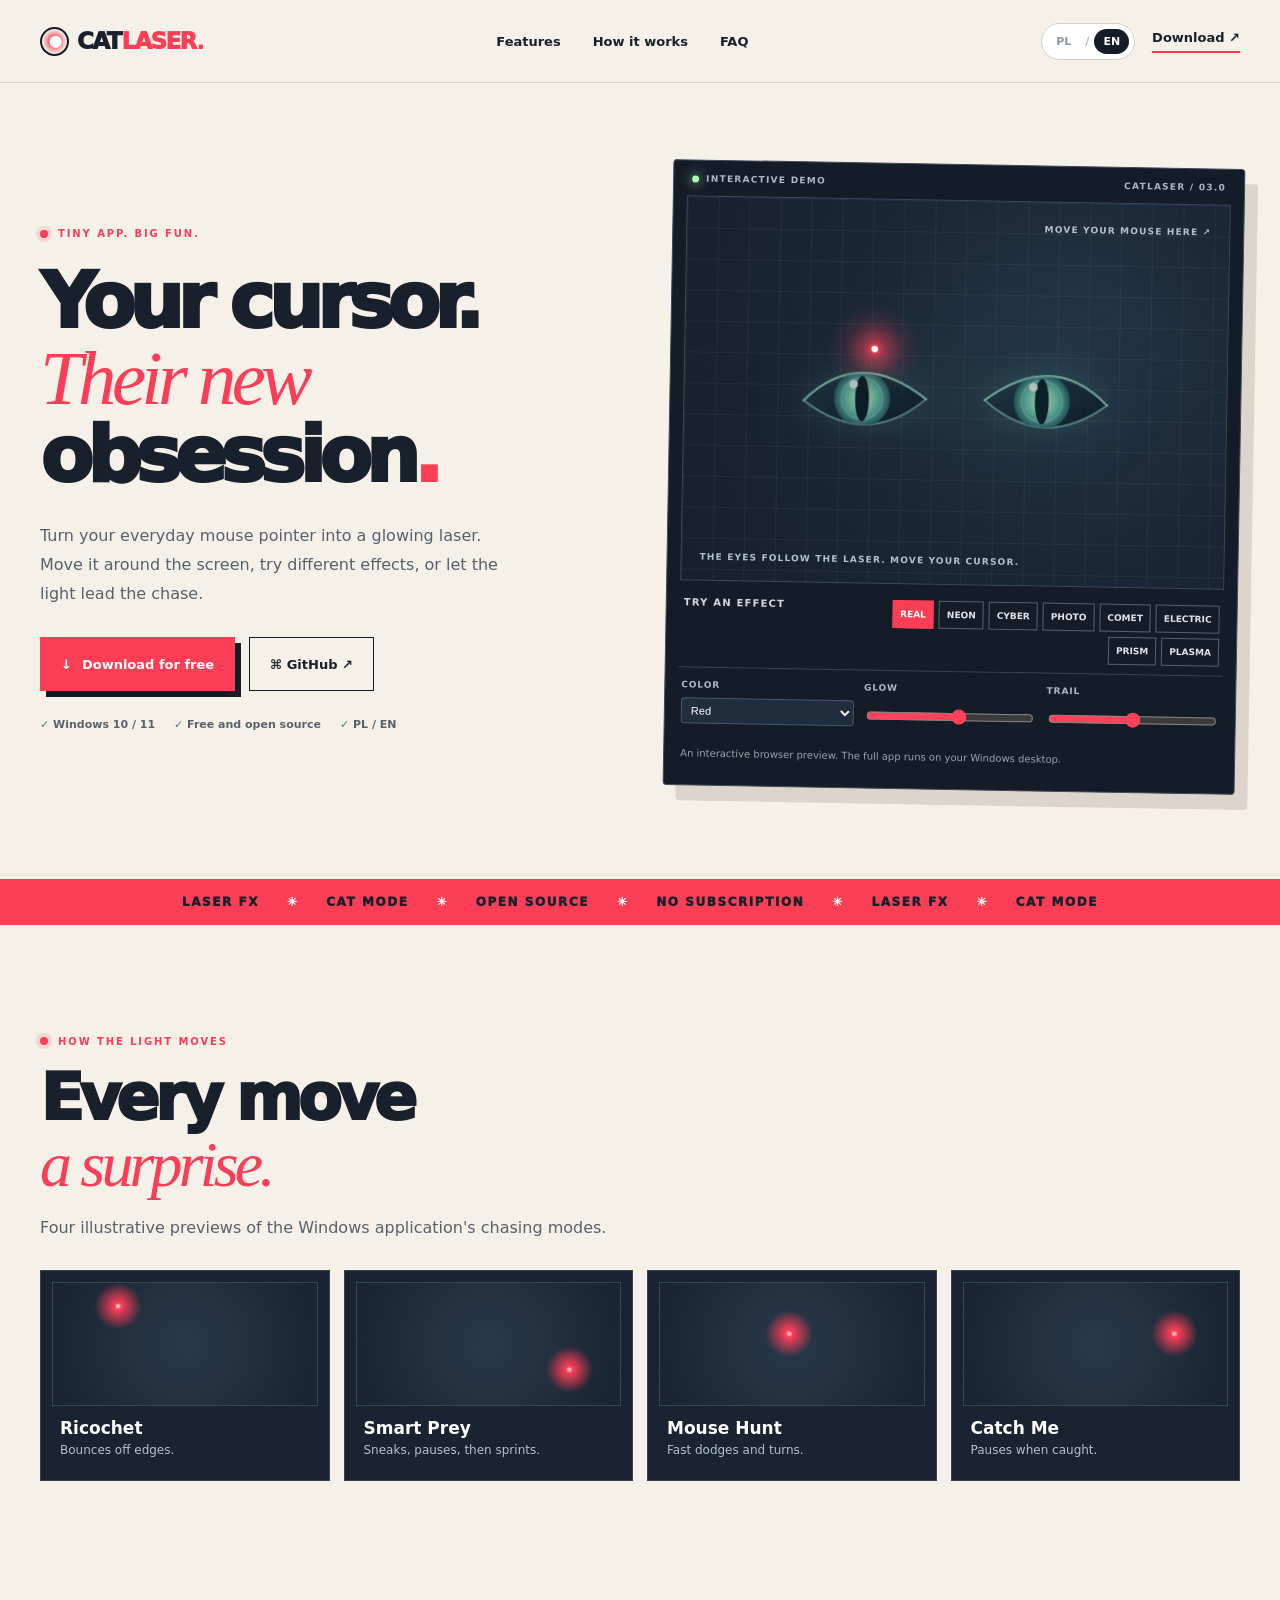
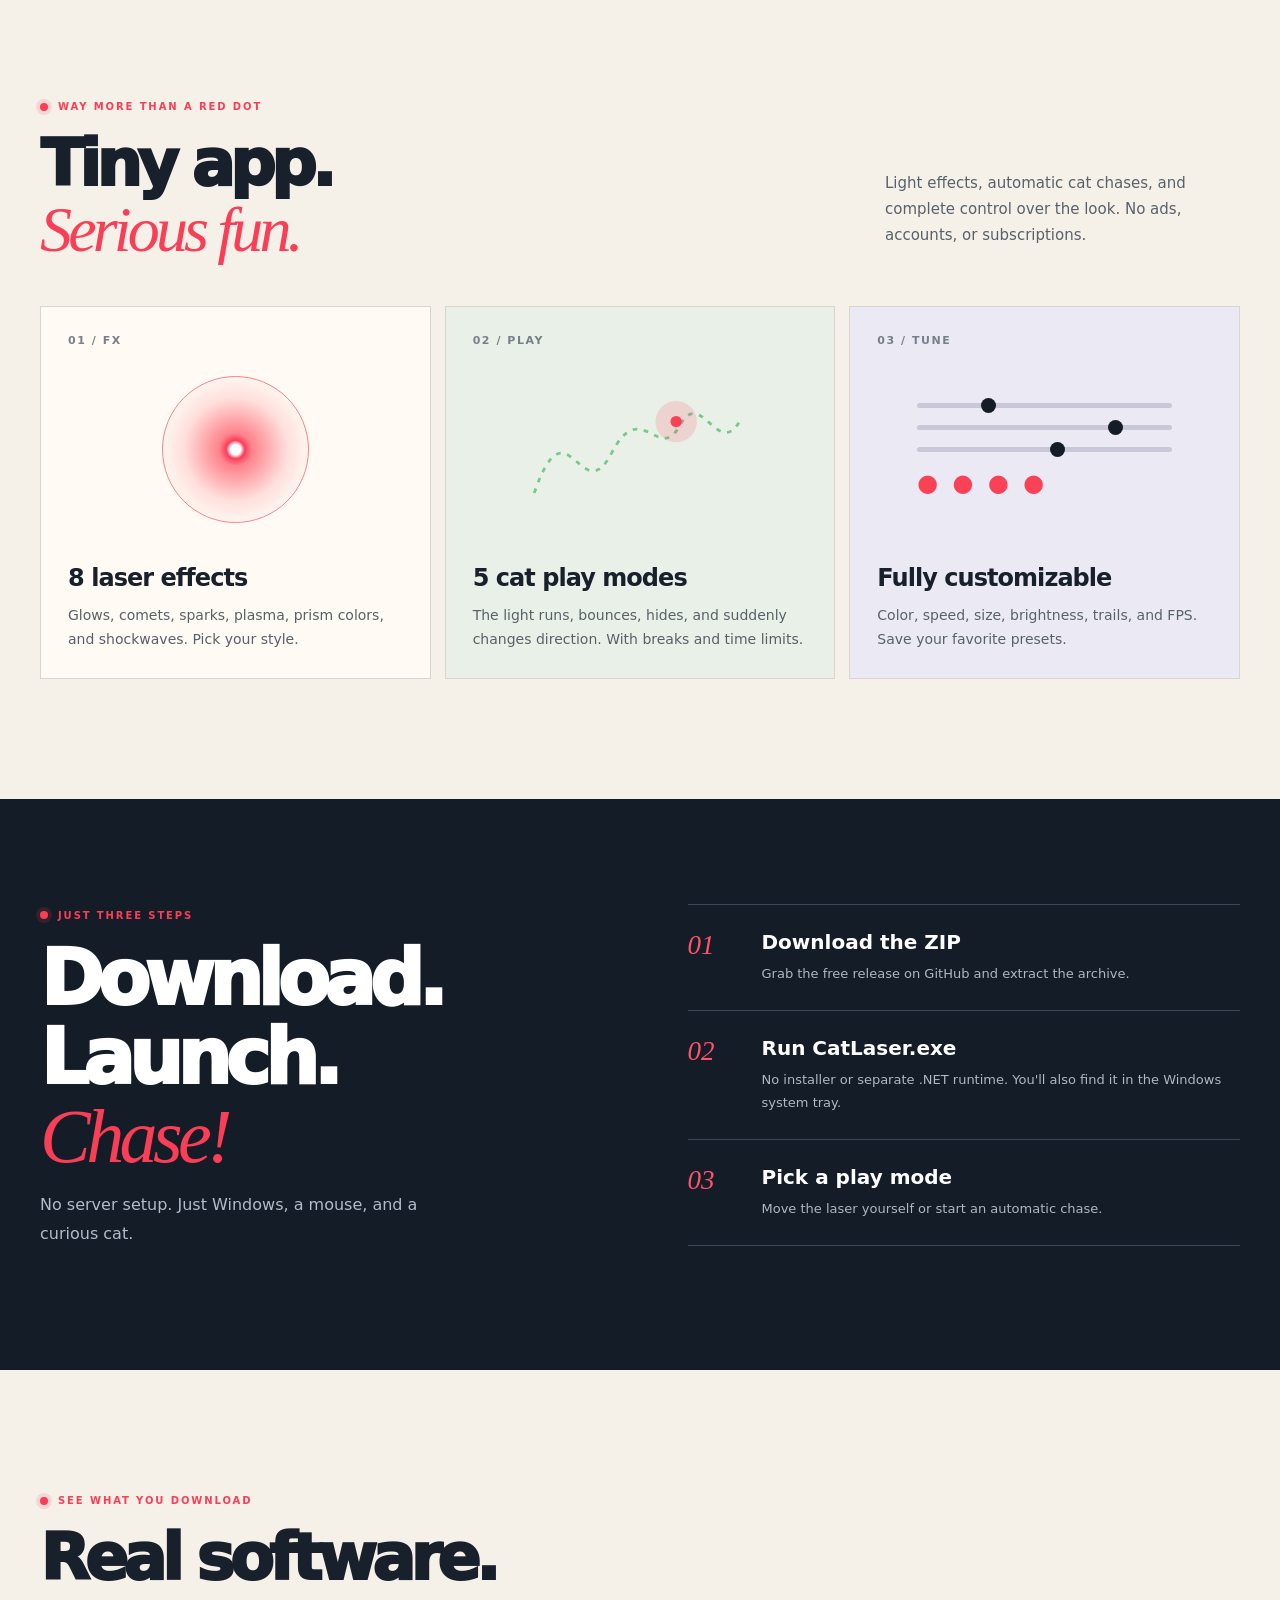
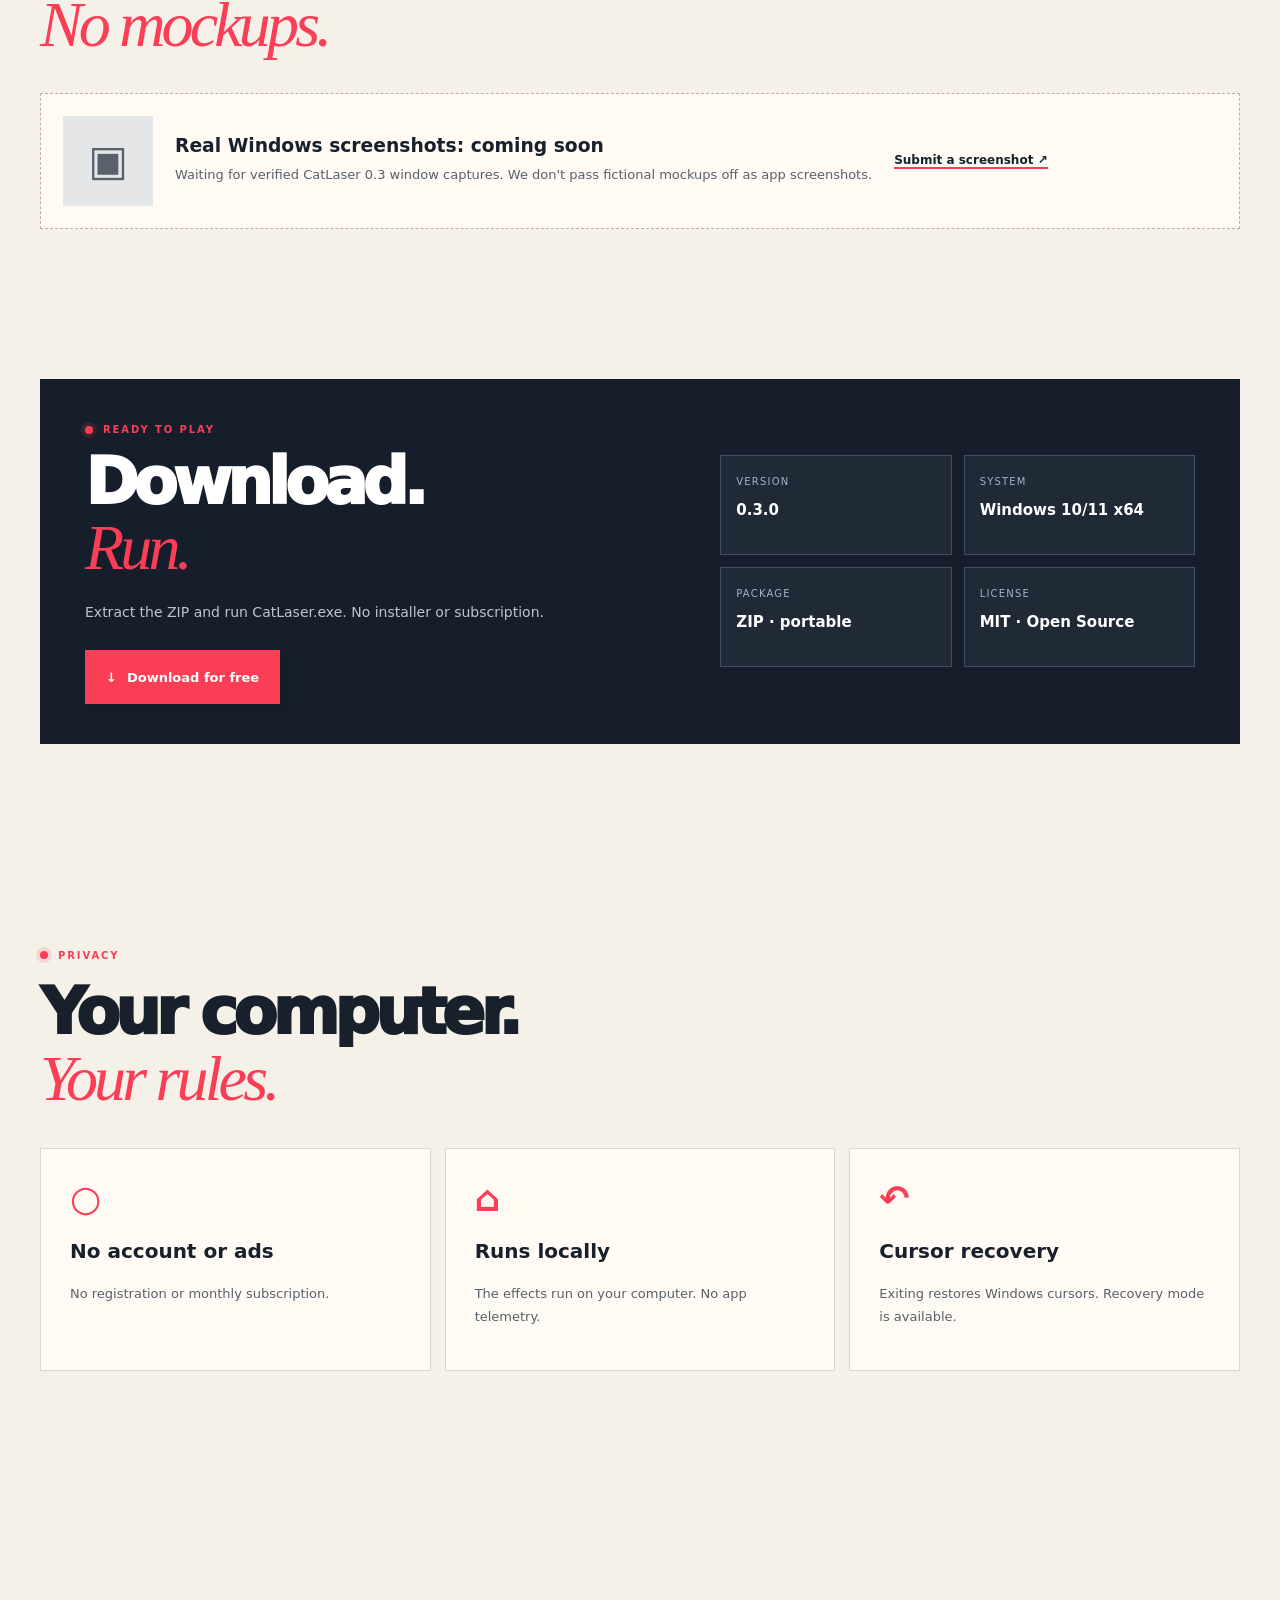
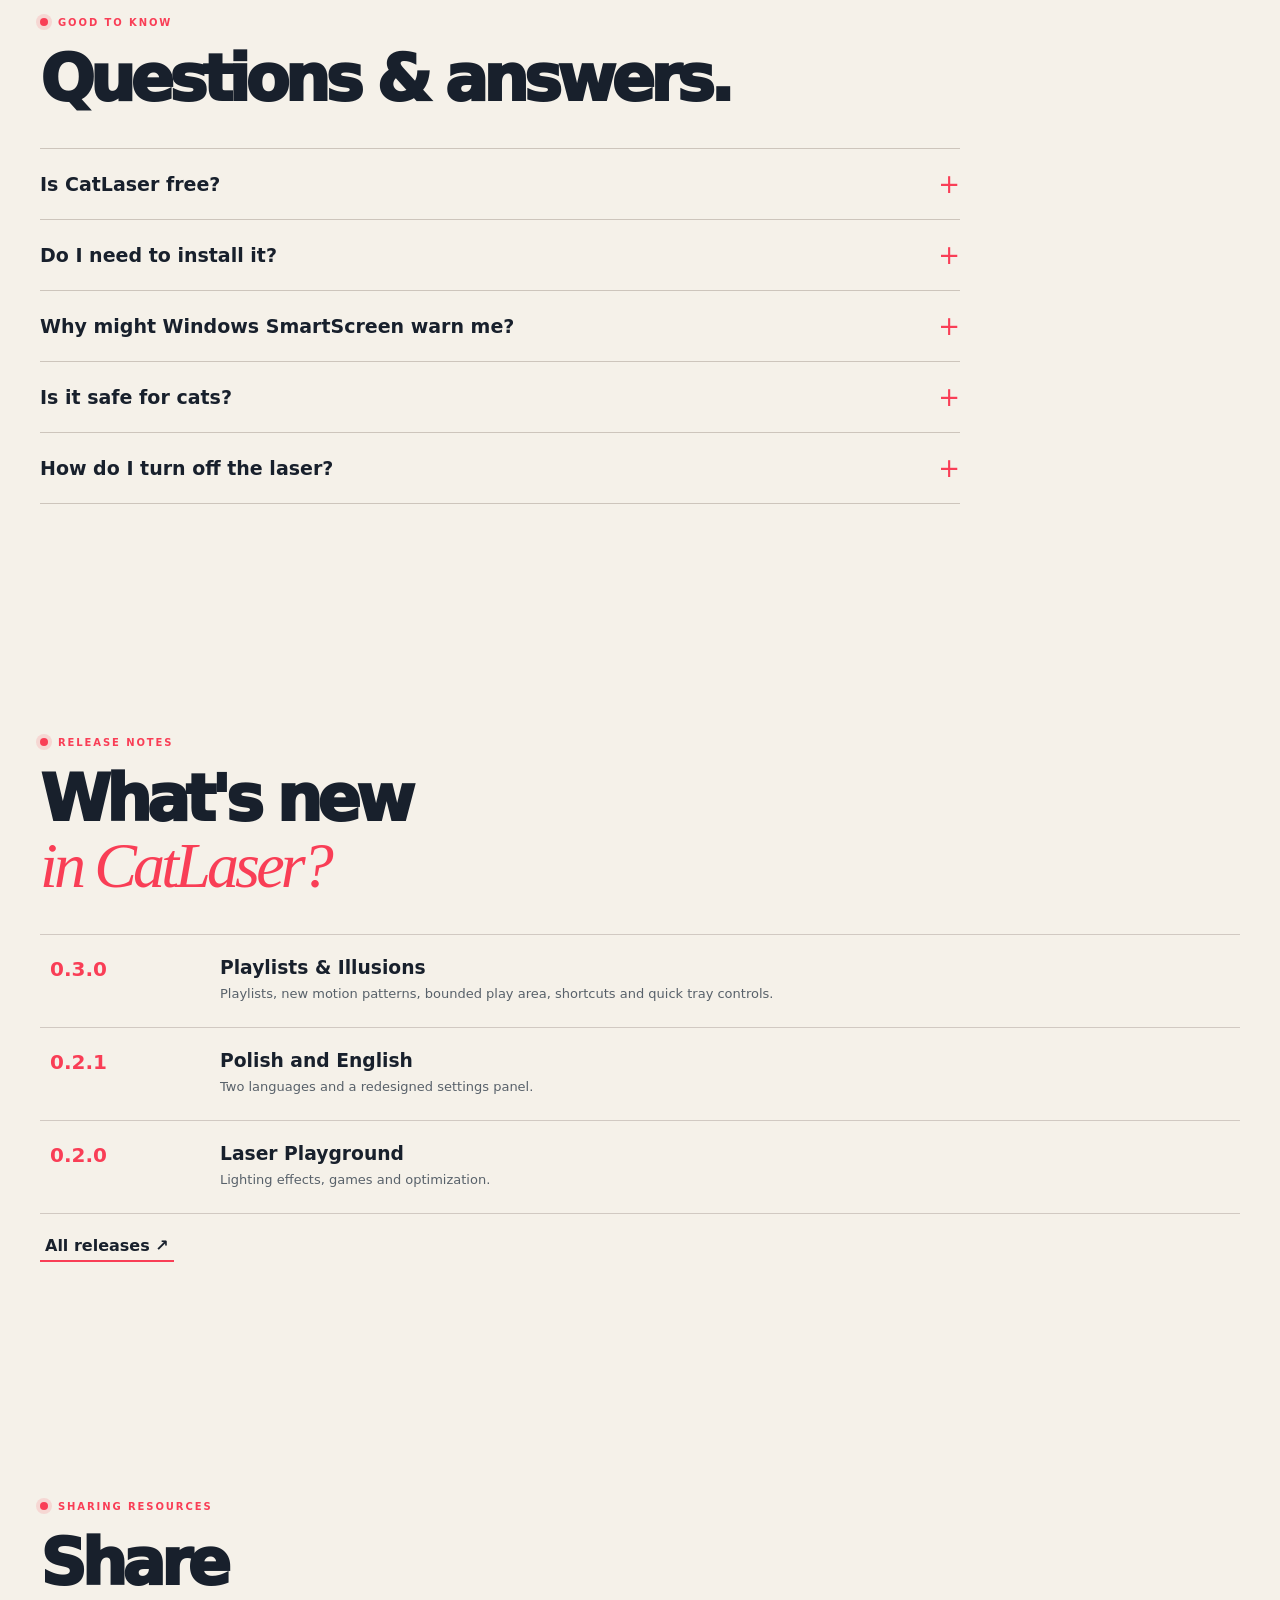
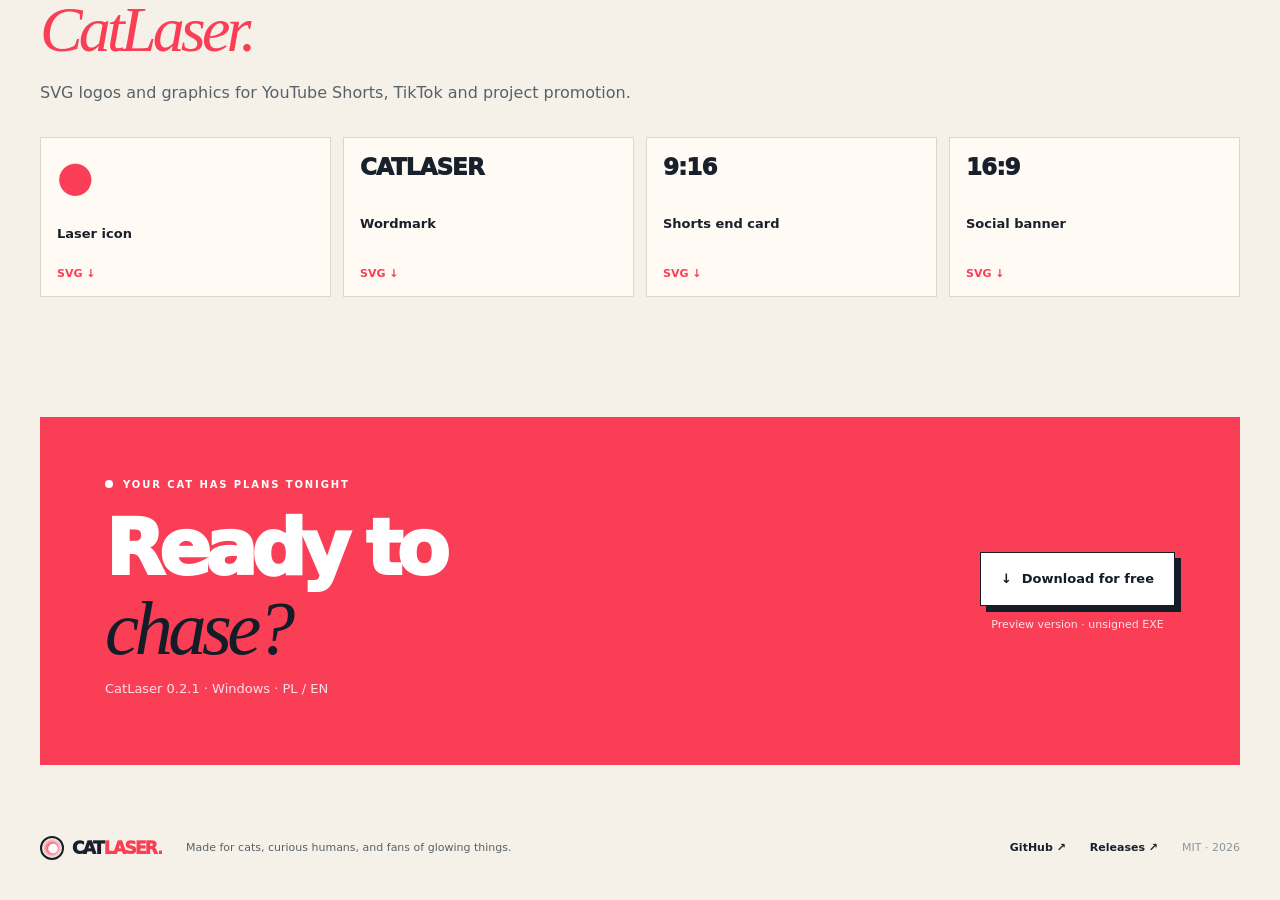
==== commit 413d565a: "feat: CatLaser 0.3 playlists, motion patterns, controls and bilingual site expansion" ====
--- a/docs/index.html
+++ b/docs/index.html
@@ -2,6 +2,7 @@
 <html lang="pl">
 <head>
 <meta charset="utf-8"><meta name="viewport" content="width=device-width,initial-scale=1">
+<link rel="alternate" hreflang="pl" href="https://toniaczlog.github.io/catlaser/pl/"><link rel="alternate" hreflang="en" href="https://toniaczlog.github.io/catlaser/en/"><link rel="alternate" hreflang="x-default" href="https://toniaczlog.github.io/catlaser/">
 <meta name="theme-color" content="#f5f1e9">
 <meta name="description" content="CatLaser — darmowy laserowy kursor na Windows. Efekty świetlne, zabawa dla kota, PL/EN, open source.">
 <meta property="og:type" content="website"><meta property="og:title" content="CatLaser — Twój kursor. Jego obsesja."><meta property="og:description" content="Pobierz darmowy laserowy kursor na Windows.">
@@ -14,16 +15,16 @@
 <header class="site-head"><div class="wrap head-content">
 <a class="brand" href="#top" aria-label="CatLaser"><span class="brand-emblem">●</span>CAT<span>LASER</span><b>.</b></a>
 <nav class="nav" aria-label="Menu"><a href="#features" data-i18n="navFeatures">Możliwości</a><a href="#how" data-i18n="navHow">Jak działa</a><a href="#faq">FAQ</a></nav>
-<div class="head-right"><div class="locale" role="group" aria-label="Language / Język"><button data-lang="pl" aria-pressed="true">PL</button><span>/</span><button data-lang="en" aria-pressed="false">EN</button></div><a class="head-download" href="https://github.com/toniaczlog/catlaser/releases/tag/v0.2.1" data-i18n="navDownload">Pobierz ↗</a></div>
+<div class="head-right"><div class="locale" role="group" aria-label="Language / Język"><button data-lang="pl" aria-pressed="true">PL</button><span>/</span><button data-lang="en" aria-pressed="false">EN</button></div><a class="head-download" href="https://github.com/toniaczlog/catlaser/releases/tag/v0.3.0" data-i18n="navDownload">Pobierz ↗</a></div>
 </div></header>
 <main id="main">
 <section class="hero wrap" id="top"><div class="hero-copy"><span class="kicker"><i></i><span data-i18n="kicker">MAŁA APLIKACJA. WIELKA FRAJDA.</span></span>
 <h1 data-i18n-html="heroTitle">Twój kursor.<br><em>Jego nowa</em><br>obsesja<span class="dot">.</span></h1>
 <p data-i18n="heroIntro">Zamień zwykłą strzałkę myszy w świecący laser. Ruszaj nim po ekranie, wybieraj efekt albo pozwól, by światło samo poprowadziło zabawę.</p>
-<div class="actions"><a class="btn primary" href="https://github.com/toniaczlog/catlaser/releases/download/v0.2.1/CatLaser-0.2.1-win-x64.zip"><span aria-hidden="true">↓</span><span data-i18n="download">Pobierz za darmo</span></a><a class="btn secondary" href="https://github.com/toniaczlog/catlaser" target="_blank" rel="noopener noreferrer">⌘ GitHub ↗</a></div>
+<div class="actions"><a class="btn primary" href="https://github.com/toniaczlog/catlaser/releases/download/v0.3.0/CatLaser-0.3-win-x64.zip"><span aria-hidden="true">↓</span><span data-i18n="download">Pobierz za darmo</span></a><a class="btn secondary" href="https://github.com/toniaczlog/catlaser" target="_blank" rel="noopener noreferrer">⌘ GitHub ↗</a></div>
 <div class="facts"><span>✓ Windows 10 / 11</span><span>✓ <span data-i18n="free">Bezpłatny i open source</span></span><span>✓ PL / EN</span></div>
 </div>
-<div class="showcase"><div class="showcase-head"><span><i class="live-dot"></i><span data-i18n="live">INTERAKTYWNE DEMO</span></span><span>CATLASER / 02.1</span></div>
+<div class="showcase"><div class="showcase-head"><span><i class="live-dot"></i><span data-i18n="live">INTERAKTYWNE DEMO</span></span><span>CATLASER / 03.0</span></div>
 <div class="demo" id="demo" role="group" tabindex="0" aria-label="Podgląd lasera. Porusz myszą lub dotknij.">
 <div class="grid-bg"></div><div class="demo-hint" data-i18n="hint">PORUSZ MYSZĄ TUTAJ ↗</div>
 <div class="eyes-stage" id="watcher" aria-hidden="true">
@@ -57,24 +58,24 @@
 </svg>
 </div>
 <canvas id="laser-preview" aria-hidden="true"></canvas><span class="demo-bottom" data-i18n="demoBottom">OCZY ŚLEDZĄ LASER. RUSZ KURSOREM.</span></div>
-<div class="demo-controls"><b data-i18n="effectsLabel">WYBIERZ EFEKT</b><div><button class="selected" data-fx="real" aria-pressed="true">REAL</button><button data-fx="comet" aria-pressed="false">COMET</button><button data-fx="electric" aria-pressed="false">ELECTRIC</button></div></div><p class="demo-note" data-i18n="demoNote">Podgląd w przeglądarce. Pełna aplikacja działa na pulpicie Windows.</p>
+<div class="demo-controls"><b data-i18n="effectsLabel">WYBIERZ EFEKT</b><div><button class="selected" data-fx="real" aria-pressed="true">REAL</button><button data-fx="neon" aria-pressed="false">NEON</button><button data-fx="cyber" aria-pressed="false">CYBER</button><button data-fx="photoreal" aria-pressed="false">PHOTO</button><button data-fx="comet" aria-pressed="false">COMET</button><button data-fx="electric" aria-pressed="false">ELECTRIC</button><button data-fx="prism" aria-pressed="false">PRISM</button><button data-fx="plasma" aria-pressed="false">PLASMA</button></div></div><div class="demo-tuner"><label><span data-i18n="colorLabel">KOLOR</span><select id="demo-color"><option value="#ff4058" data-i18n="cRed">Czerwony</option><option value="#45ee9a" data-i18n="cGreen">Zielony</option><option value="#479fff" data-i18n="cBlue">Niebieski</option><option value="#c17fff" data-i18n="cViolet">Fioletowy</option><option value="#ffbc52" data-i18n="cAmber">Bursztynowy</option><option value="#43e9ee" data-i18n="cCyan">Cyjan</option></select></label><label><span data-i18n="glowLabel">POŚWIATA</span><input type="range" id="demo-glow" min="20" max="100" value="65"/></label><label><span data-i18n="trailLabel">ŚLAD</span><input type="range" id="demo-trail" min="0" max="100" value="50"/></label></div><p class="demo-note" data-i18n="demoNote">Podgląd w przeglądarce. Pełna aplikacja działa na pulpicie Windows.</p>
 </div></section>
-<div class="ribbon" aria-hidden="true">LASER FX <span>✳</span> CAT MODE <span>✳</span> OPEN SOURCE <span>✳</span> NO SUBSCRIPTION <span>✳</span> LASER FX <span>✳</span> CAT MODE</div>
-<section id="features" class="section wrap"><div class="section-top"><div><span class="kicker"><i></i><span data-i18n="featuresKicker">NIE TYLKO CZERWONA KROPKA</span></span><h2 data-i18n-html="featuresTitle">Mały program.<br><em>Mnóstwo frajdy.</em></h2></div><p data-i18n="featuresIntro">Efekty świetlne, automatyczne gonitwy i pełna kontrola nad wyglądem. Bez reklam, kont i abonamentów.</p></div>
+<div class="mobile-download"><b>CAT<span>LASER</span></b><a class="btn primary" href="https://github.com/toniaczlog/catlaser/releases/tag/v0.3.0" data-download-latest><span>↓</span><span data-i18n="download">Pobierz za darmo</span></a></div><div class="ribbon" aria-hidden="true">LASER FX <span>✳</span> CAT MODE <span>✳</span> OPEN SOURCE <span>✳</span> NO SUBSCRIPTION <span>✳</span> LASER FX <span>✳</span> CAT MODE</div>
+<section class="mode-section section wrap fade-in" id="modes"><span class="kicker"><i></i><span data-i18n="modesKicker">KOT W POGONI</span></span><h2 data-i18n-html="modesTitle">Każdy ruch<br><em>jest inny.</em></h2><p data-i18n="modesDesc">Cztery poglądowe animacje zachowania punktu w aplikacji.</p><div class="mode-grid"><article><canvas data-motion="ricochet" width="300" height="140"></canvas><h3>Ricochet</h3><p data-i18n="motion1">Odbicia od krawędzi.</p></article><article><canvas data-motion="prey" width="300" height="140"></canvas><h3>Smart Prey</h3><p data-i18n="motion2">Skradanie i nagły sprint.</p></article><article><canvas data-motion="hunt" width="300" height="140"></canvas><h3>Mouse Hunt</h3><p data-i18n="motion3">Szybkie zwody.</p></article><article><canvas data-motion="catch" width="300" height="140"></canvas><h3>Catch Me</h3><p data-i18n="motion4">Zatrzymanie po złapaniu.</p></article></div></section><section id="features" class="section wrap"><div class="section-top"><div><span class="kicker"><i></i><span data-i18n="featuresKicker">NIE TYLKO CZERWONA KROPKA</span></span><h2 data-i18n-html="featuresTitle">Mały program.<br><em>Mnóstwo frajdy.</em></h2></div><p data-i18n="featuresIntro">Efekty świetlne, automatyczne gonitwy i pełna kontrola nad wyglądem. Bez reklam, kont i abonamentów.</p></div>
 <div class="cards">
 <article class="feature"><span class="num">01 / FX</span><div class="art glow"><i></i></div><h3 data-i18n="f1Title">8 efektów lasera</h3><p data-i18n="f1Body">Poświata, komety, iskry, plazma, pryzmat i fale świetlne. Wybierz swój styl.</p></article>
 <article class="feature green"><span class="num">02 / PLAY</span><div class="art"><svg viewBox="0 0 250 140" aria-hidden="true"><path d="M13 116c35-102 50 20 82-42s50 12 73-30 41 39 65-7" stroke="#79c98a" stroke-width="3" stroke-dasharray="5 7" fill="none"/><circle cx="164" cy="40" r="22" fill="#ff4d64" opacity=".18"/><circle cx="164" cy="40" r="6" fill="#fb3f54"/></svg></div><h3 data-i18n="f2Title">5 trybów dla kota</h3><p data-i18n="f2Body">Laser ucieka, odbija się, chowa i nagle zmienia kierunek. Z przerwami i limitem czasu.</p></article>
 <article class="feature violet"><span class="num">03 / TUNE</span><div class="art dials"><span><i></i></span><span><i></i></span><span><i></i></span><div class="color-dots">● ● ● ●</div></div><h3 data-i18n="f3Title">Pełna personalizacja</h3><p data-i18n="f3Body">Kolory, szybkość, rozmiar, jasność, ślady i FPS. Zapisuj swoje presety.</p></article>
 </div></section>
 <section id="how" class="dark-panel"><div class="wrap how"><div><span class="kicker"><i></i><span data-i18n="howKicker">TRZY PROSTE KROKI</span></span><h2 data-i18n-html="howTitle">Pobierz.<br>Włącz.<br><em>Polowanie!</em></h2><p data-i18n="howBody">Zero konfiguracji serwera. Tylko Windows, myszka i ciekawski kot.</p></div><div class="steps"><div><b>01</b><aside><h3 data-i18n="s1Title">Pobierz ZIP</h3><p data-i18n="s1Body">Pobierz darmową wersję z GitHub Releases i rozpakuj ją.</p></aside></div><div><b>02</b><aside><h3 data-i18n="s2Title">Uruchom CatLaser.exe</h3><p data-i18n="s2Body">Bez instalatora i dodatkowego środowiska .NET. Program działa przy zegarze Windows.</p></aside></div><div><b>03</b><aside><h3 data-i18n="s3Title">Wybierz tryb zabawy</h3><p data-i18n="s3Body">Ruszaj laserem sam albo włącz automatyczny tryb dla kota.</p></aside></div></div></div></section>
-<section id="faq" class="section faq wrap"><span class="kicker"><i></i><span data-i18n="faqKicker">DOBRZE WIEDZIEĆ</span></span><h2 data-i18n="faqTitle">Pytania i odpowiedzi.</h2>
+<section class="product-evidence section wrap fade-in" id="app"><span class="kicker"><i></i><span data-i18n="appKicker">CO NAPRAWDĘ POBIERASZ</span></span><h2 data-i18n-html="appTitle">Prawdziwy program.<br><em>Bez makiet.</em></h2><div class="evidence-card"><b>▣</b><div><h3 data-i18n="screensPending">Zrzuty aplikacji Windows: w przygotowaniu</h3><p data-i18n="screensDesc">Czekamy na zweryfikowane zrzuty okna CatLaser 0.3. Nie przedstawiamy fikcyjnych makiet jako działającego programu.</p></div><a href="https://github.com/toniaczlog/catlaser/issues/new" data-i18n="screensContribute">Prześlij zrzut ↗</a></div></section><section class="download-block section wrap fade-in" id="download"><div class="download-panel"><div><span class="kicker"><i></i><span data-i18n="downloadKicker">GOTOWY DO ZABAWY</span></span><h2 data-i18n-html="downloadTitle">Pobierz.<br><em>Uruchom.</em></h2><p data-i18n="downloadBody">Rozpakuj ZIP i uruchom CatLaser.exe. Bez instalatora i abonamentu.</p><a class="btn primary" href="https://github.com/toniaczlog/catlaser/releases/tag/v0.3.0" data-download-latest><span>↓</span><span data-i18n="download">Pobierz za darmo</span></a></div><div class="download-meta"><div><small data-i18n="version">WERSJA</small><strong>0.3.0</strong></div><div><small data-i18n="platform">SYSTEM</small><strong>Windows 10/11 x64</strong></div><div><small data-i18n="package">PAKIET</small><strong>ZIP · portable</strong></div><div><small data-i18n="license">LICENCJA</small><strong>MIT · Open Source</strong></div></div></div></section><section class="privacy-section section wrap fade-in" id="privacy"><span class="kicker"><i></i><span data-i18n="privacyKicker">PRYWATNOŚĆ</span></span><h2 data-i18n-html="privacyTitle">Twój komputer.<br><em>Twoje zasady.</em></h2><div class="privacy-grid"><div><b>○</b><h3 data-i18n="privacy1">Bez konta i reklam</h3><p data-i18n="privacy1Body">Nie musisz się rejestrować ani płacić abonamentu.</p></div><div><b>⌂</b><h3 data-i18n="privacy2">Działa lokalnie</h3><p data-i18n="privacy2Body">Efekty działają na komputerze, bez telemetrii.</p></div><div><b>↶</b><h3 data-i18n="privacy3">Przywracanie kursora</h3><p data-i18n="privacy3Body">Wyłączenie przywraca kursory Windows. Dostępna jest funkcja naprawcza.</p></div></div></section><section id="faq" class="section faq wrap"><span class="kicker"><i></i><span data-i18n="faqKicker">DOBRZE WIEDZIEĆ</span></span><h2 data-i18n="faqTitle">Pytania i odpowiedzi.</h2>
 <details><summary data-i18n="q1">Czy CatLaser jest darmowy?</summary><p data-i18n="a1">Tak. Jest bezpłatny, open source (MIT), bez reklam i bez subskrypcji.</p></details>
 <details><summary data-i18n="q2">Czy muszę instalować program?</summary><p data-i18n="a2">Nie. Wystarczy pobrać ZIP, rozpakować i uruchomić CatLaser.exe na Windows 10/11 x64.</p></details>
 <details><summary data-i18n="q3">Dlaczego Windows SmartScreen może ostrzegać?</summary><p data-i18n="a3">Plik EXE nie jest jeszcze podpisany cyfrowo. Kod źródłowy jest publiczny na GitHubie, a aplikację kompiluje GitHub Actions.</p></details>
 <details><summary data-i18n="q4">Czy to bezpieczne dla kota?</summary><p data-i18n="a4">Program nie emituje prawdziwego lasera — wyświetla efekt na monitorze. Pilnuj jednak, aby kot nie drapał ekranu, rób krótkie sesje i zakończ zabawę prawdziwą zabawką do złapania.</p></details>
 <details><summary data-i18n="q5">Jak wyłączyć laser?</summary><p data-i18n="a5">Ctrl + Alt + L lub menu programu przy zegarze. Wyjście przywraca kursory Windows. Po awaryjnym zamknięciu można uruchomić CatLaser ponownie, aby przywrócić kursory.</p></details>
 </section>
-<section class="ending wrap"><div><span class="kicker"><i></i><span data-i18n="endingKicker">TWÓJ KOT MA PLAN NA WIECZÓR</span></span><h2 data-i18n-html="endingTitle">Gotowi na<br><em>gonitwę?</em></h2><p>CatLaser 0.2.1 · Windows · PL / EN</p></div><div><a class="btn ending-button" href="https://github.com/toniaczlog/catlaser/releases/download/v0.2.1/CatLaser-0.2.1-win-x64.zip"><span aria-hidden="true">↓</span><span data-i18n="download">Pobierz za darmo</span></a><small data-i18n="prerelease">Wersja testowa · niepodpisany EXE</small></div></section>
+<section class="updates section wrap fade-in" id="updates"><span class="kicker"><i></i><span data-i18n="updatesKicker">HISTORIA ZMIAN</span></span><h2 data-i18n-html="updatesTitle">Co nowego<br><em>w CatLaser?</em></h2><div class="version-list"><div><b>0.3.0</b><div><h3 data-i18n="v3Title">Playlists & Illusions</h3><p data-i18n="v3Body">Playlisty, nowe trajektorie, obszar zabawy, skróty i szybkie sterowanie.</p></div></div><div><b>0.2.1</b><div><h3 data-i18n="v2Title">Polski i angielski</h3><p data-i18n="v2Body">Dwa języki i nowy panel ustawień.</p></div></div><div><b>0.2.0</b><div><h3 data-i18n="v1Title">Laser Playground</h3><p data-i18n="v1Body">Efekty świetlne, gry i optymalizacja.</p></div></div></div><a class="text-link" href="https://github.com/toniaczlog/catlaser/releases" data-i18n="allReleases">Wszystkie wydania ↗</a></section><section class="press section wrap fade-in" id="press"><span class="kicker"><i></i><span data-i18n="pressKicker">MATERIAŁY PRASOWE</span></span><h2 data-i18n-html="pressTitle">Udostępnij<br><em>CatLaser.</em></h2><p data-i18n="pressBody">Logo i grafiki w formacie SVG do filmów Shorts, TikToka i prezentacji projektu.</p><div class="press-files"><a href="./press/mark.svg" download><span>●</span><b data-i18n="pressMark">Ikona</b><small>SVG ↓</small></a><a href="./press/wordmark.svg" download><span>CATLASER</span><b data-i18n="pressLogo">Logo</b><small>SVG ↓</small></a><a href="./press/shorts-card.svg" download><span>9:16</span><b data-i18n="pressVideo">Plansza Shorts</b><small>SVG ↓</small></a><a href="./press/social-banner.svg" download><span>16:9</span><b data-i18n="pressBanner">Baner</b><small>SVG ↓</small></a></div></section><section class="ending wrap"><div><span class="kicker"><i></i><span data-i18n="endingKicker">TWÓJ KOT MA PLAN NA WIECZÓR</span></span><h2 data-i18n-html="endingTitle">Gotowi na<br><em>gonitwę?</em></h2><p>CatLaser 0.2.1 · Windows · PL / EN</p></div><div><a class="btn ending-button" href="https://github.com/toniaczlog/catlaser/releases/download/v0.3.0/CatLaser-0.3-win-x64.zip"><span aria-hidden="true">↓</span><span data-i18n="download">Pobierz za darmo</span></a><small data-i18n="prerelease">Wersja testowa · niepodpisany EXE</small></div></section>
 </main>
 <footer class="wrap foot"><div class="brand"><span class="brand-emblem">●</span>CAT<span>LASER</span><b>.</b></div><p data-i18n="footer">Dla kotów, ciekawskich ludzi i miłośników światła.</p><a href="https://github.com/toniaczlog/catlaser" target="_blank" rel="noopener noreferrer">GitHub ↗</a><a href="https://github.com/toniaczlog/catlaser/releases" target="_blank" rel="noopener noreferrer">Releases ↗</a><span>MIT · 2026</span></footer>
 </body></html>
--- a/docs/styles.css
+++ b/docs/styles.css
@@ -11,3 +11,28 @@
 .eye-gaze{transform:translate(var(--look-x,0px),var(--look-y,0px));transition:transform .08s linear}
 @media(max-width:500px){.watch-eyes{width:94%;top:53%}}
 @media(prefers-reduced-motion:reduce){.eyes-stage,.watch-eye,.eye-gaze{transition:none!important}}
+
+
+/* CatLaser 0.3: product proof, play modes, download CTA, privacy, changelog and press */
+.demo-controls{align-items:flex-start}.demo-controls>div{flex-wrap:wrap;justify-content:flex-end;max-width:370px}
+.demo-controls button{font-size:9px;padding:8px 7px}.demo-tuner{display:grid;grid-template-columns:repeat(3,minmax(0,1fr));gap:10px;padding:12px 3px 8px;border-top:1px solid #344251;margin-top:9px}
+.demo-tuner label{display:flex;flex-direction:column;gap:8px;font-size:9px;color:#acbac6;font-weight:800;letter-spacing:.1em}
+.demo-tuner input,.demo-tuner select{max-width:100%;accent-color:#ff415a;background:#202d3c;color:#fff;border:1px solid #4a5665;min-height:26px;border-radius:4px}
+.demo-tuner select{font-size:11px;padding:5px}.demo-tuner input{cursor:pointer}
+.fade-in{opacity:1;transform:none}.js-motion .fade-in{opacity:0;transform:translateY(17px);transition:opacity .55s ease,transform .55s ease}.js-motion .fade-in.revealed{opacity:1;transform:none}
+.mode-section{padding-top:105px;padding-bottom:95px}.mode-section>p,.press>p{color:var(--muted);max-width:630px;line-height:1.75}
+.mode-grid{display:grid;grid-template-columns:repeat(4,1fr);gap:14px;margin-top:28px}
+.mode-grid article{background:#192332;border:1px solid #384452;color:#fff;padding:11px 11px 19px}
+.mode-grid canvas{display:block;width:100%;height:auto;background:radial-gradient(circle,#29394a,#192331);border:1px solid #354657;aspect-ratio:300/140}
+.mode-grid h3{font-size:17px;margin:12px 8px 3px}.mode-grid p{font-size:12px;line-height:1.65;color:#b4c1cc;margin:0 8px}
+.evidence-card{background:#fffaf3;border:1px dashed #c1ada7;padding:22px;display:flex;align-items:center;gap:22px;margin-top:35px}
+.evidence-card>b{display:grid;place-items:center;min-width:90px;min-height:90px;background:#e4e6e7;font-size:42px;color:#59616c}.evidence-card h3{margin:0 0 8px}.evidence-card p{margin:0;color:var(--muted);line-height:1.65;font-size:13px}.evidence-card a{font-size:12px;font-weight:800;white-space:nowrap;border-bottom:2px solid var(--red)}
+.download-block{padding-top:30px}.download-panel{background:#151e2a;color:#fff;padding:40px 45px;display:grid;grid-template-columns:1.1fr .9fr;gap:55px;align-items:center}.download-panel h2{margin:12px 0 20px}.download-panel p{color:#bdc5d1;line-height:1.7;font-size:14px;margin-bottom:25px}.download-meta{display:grid;grid-template-columns:1fr 1fr;gap:12px}.download-meta>div{padding:20px 15px;border:1px solid #425064;background:#202a37;min-height:100px}.download-meta small{font-size:10px;letter-spacing:.12em;display:block;color:#a3b3c5;margin-bottom:13px}.download-meta strong{font-size:15px}
+.privacy-section{padding-top:80px}.privacy-grid{display:grid;grid-template-columns:repeat(3,1fr);gap:14px;margin-top:36px}.privacy-grid>div{background:#fffaf3;padding:29px;border:1px solid #ded5cd}.privacy-grid b{font-size:36px;color:var(--red)}.privacy-grid h3{font-size:20px}.privacy-grid p{font-size:13px;line-height:1.75;color:var(--muted)}
+.version-list{margin:35px 0 22px;border-top:1px solid #d1c9c2}.version-list>div{display:grid;grid-template-columns:140px 1fr;gap:30px;padding:22px 10px;border-bottom:1px solid #d1c9c2}.version-list b{font-size:20px;color:var(--red)}.version-list h3{margin:0 0 5px}.version-list p{margin:0;color:var(--muted);font-size:13px;line-height:1.7}.text-link{font-weight:800;border-bottom:2px solid var(--red);padding:5px}
+.press-files{display:grid;grid-template-columns:repeat(4,1fr);gap:12px;margin-top:30px}.press-files a{background:#fffaf3;border:1px solid #ded5cd;min-height:160px;padding:16px;display:flex;flex-direction:column;gap:12px;justify-content:space-between;transition:border-color .2s}.press-files a:hover{border-color:var(--red)}.press-files a>span{font-size:23px;font-weight:950;letter-spacing:-.04em}.press-files a:first-child>span{font-size:40px;color:var(--red)}.press-files b{font-size:13px}.press-files small{font-size:11px;color:var(--red);font-weight:900}.red-letter{color:var(--red)}
+.mobile-download{display:none}
+@media(max-width:950px){.mode-grid,.press-files{grid-template-columns:repeat(2,minmax(0,1fr))}}
+@media(max-width:760px){.download-panel{grid-template-columns:1fr;gap:25px}.privacy-grid{grid-template-columns:1fr}.evidence-card{flex-wrap:wrap}.mode-section{padding-top:60px}}
+@media(max-width:500px){body{padding-bottom:73px}.mobile-download{display:flex;position:fixed;bottom:0;left:0;right:0;z-index:99;align-items:center;justify-content:space-between;gap:10px;background:#fcf9f1;border-top:1px solid #dfd3c9;padding:9px 16px;box-shadow:0 -6px 20px #1a24301c}.mobile-download b{font-size:18px;letter-spacing:-.05em;white-space:nowrap}.mobile-download b span{color:var(--red)}.mobile-download .btn{min-height:43px;padding:10px 12px;box-shadow:none;white-space:nowrap}.demo-controls{flex-wrap:wrap}.demo-controls>div{justify-content:flex-start;max-width:100%}.demo-controls button{font-size:9px}.demo-tuner{gap:7px}.demo-tuner label{font-size:8px}.mode-grid{grid-template-columns:repeat(2,minmax(0,1fr));gap:9px}.mode-grid article{padding:8px}.mode-grid h3{font-size:14px}.mode-grid p{font-size:11px}.download-panel{padding:28px 22px}.download-meta{gap:6px}.download-meta>div{padding:13px 10px;min-height:90px}.download-meta strong{font-size:12px}.evidence-card{gap:10px}.evidence-card>b{min-width:60px;min-height:60px;font-size:30px}.press-files{gap:8px}.press-files a{min-height:145px;padding:12px}.press-files a>span{font-size:17px}.version-list>div{grid-template-columns:80px 1fr;gap:10px}.version-list b{font-size:16px}}
+@media(prefers-reduced-motion:reduce){.js-motion .fade-in{opacity:1!important;transform:none!important;transition:none!important}}
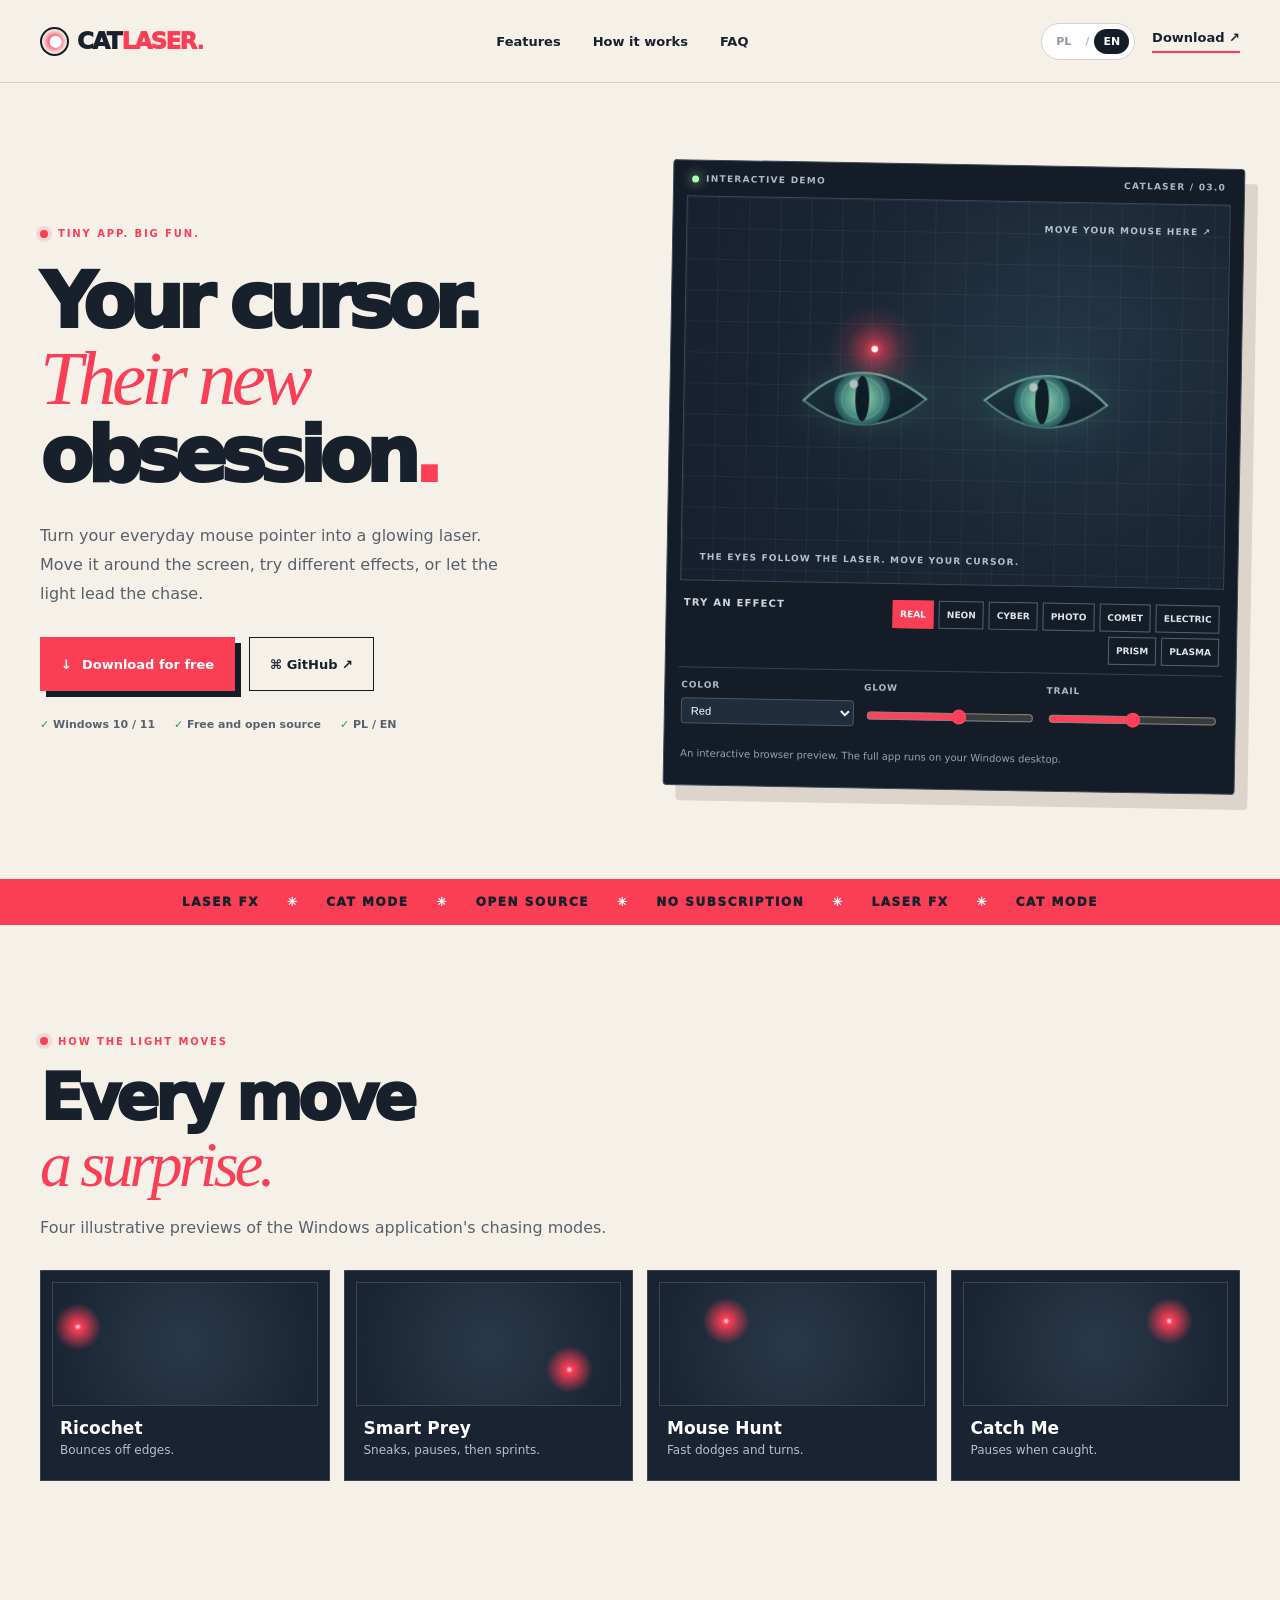
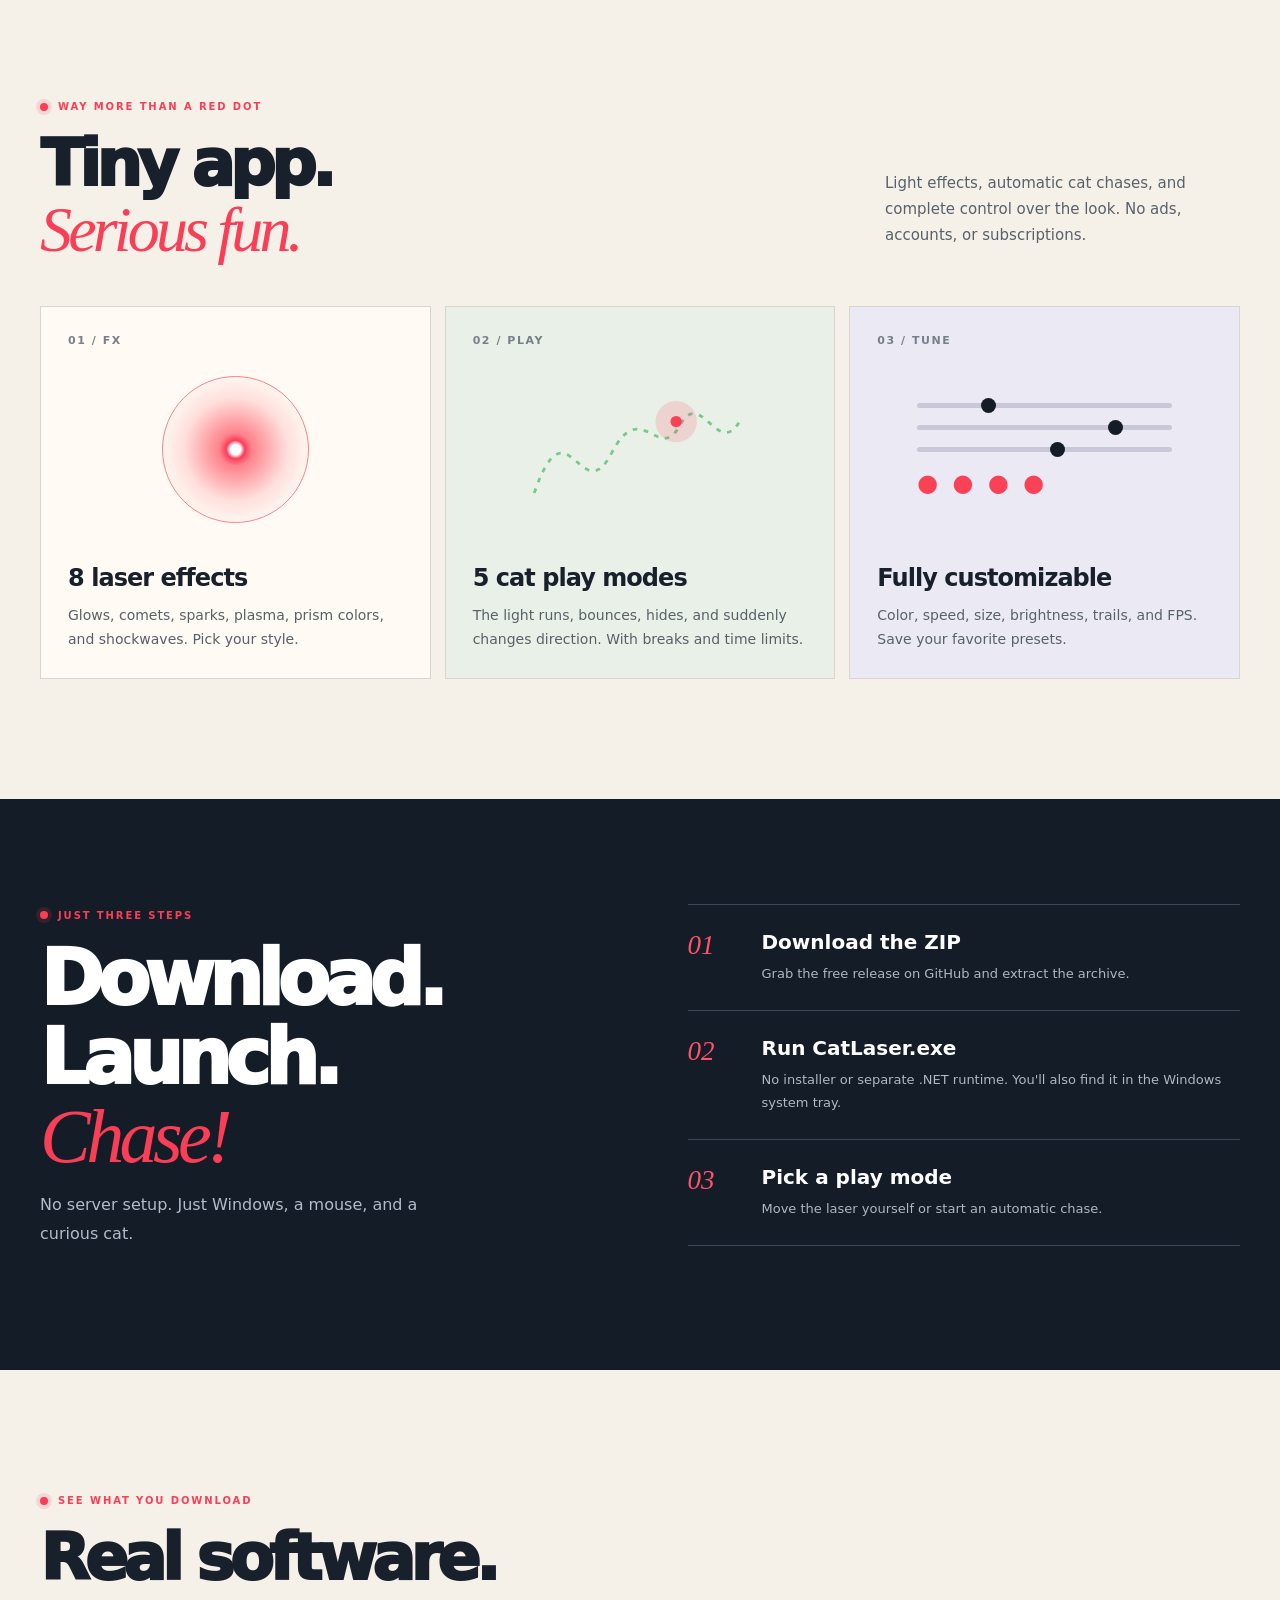
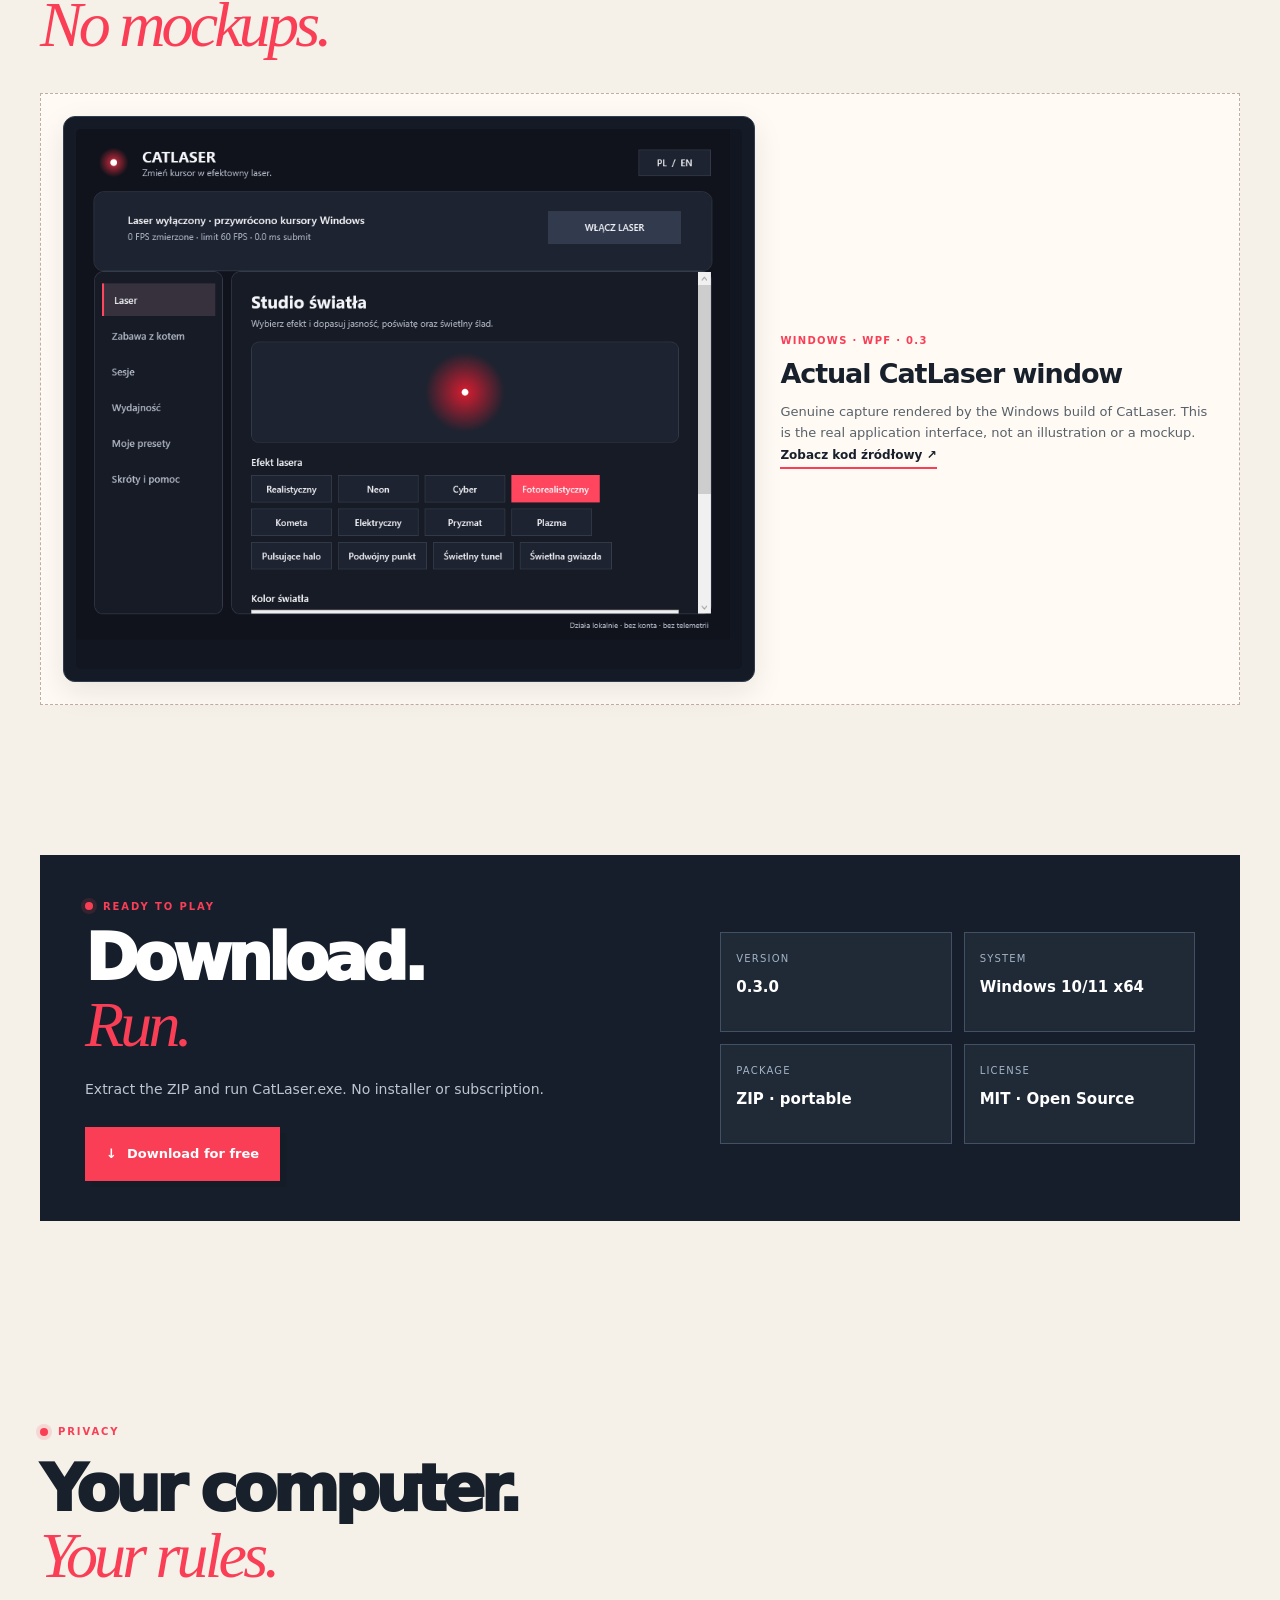
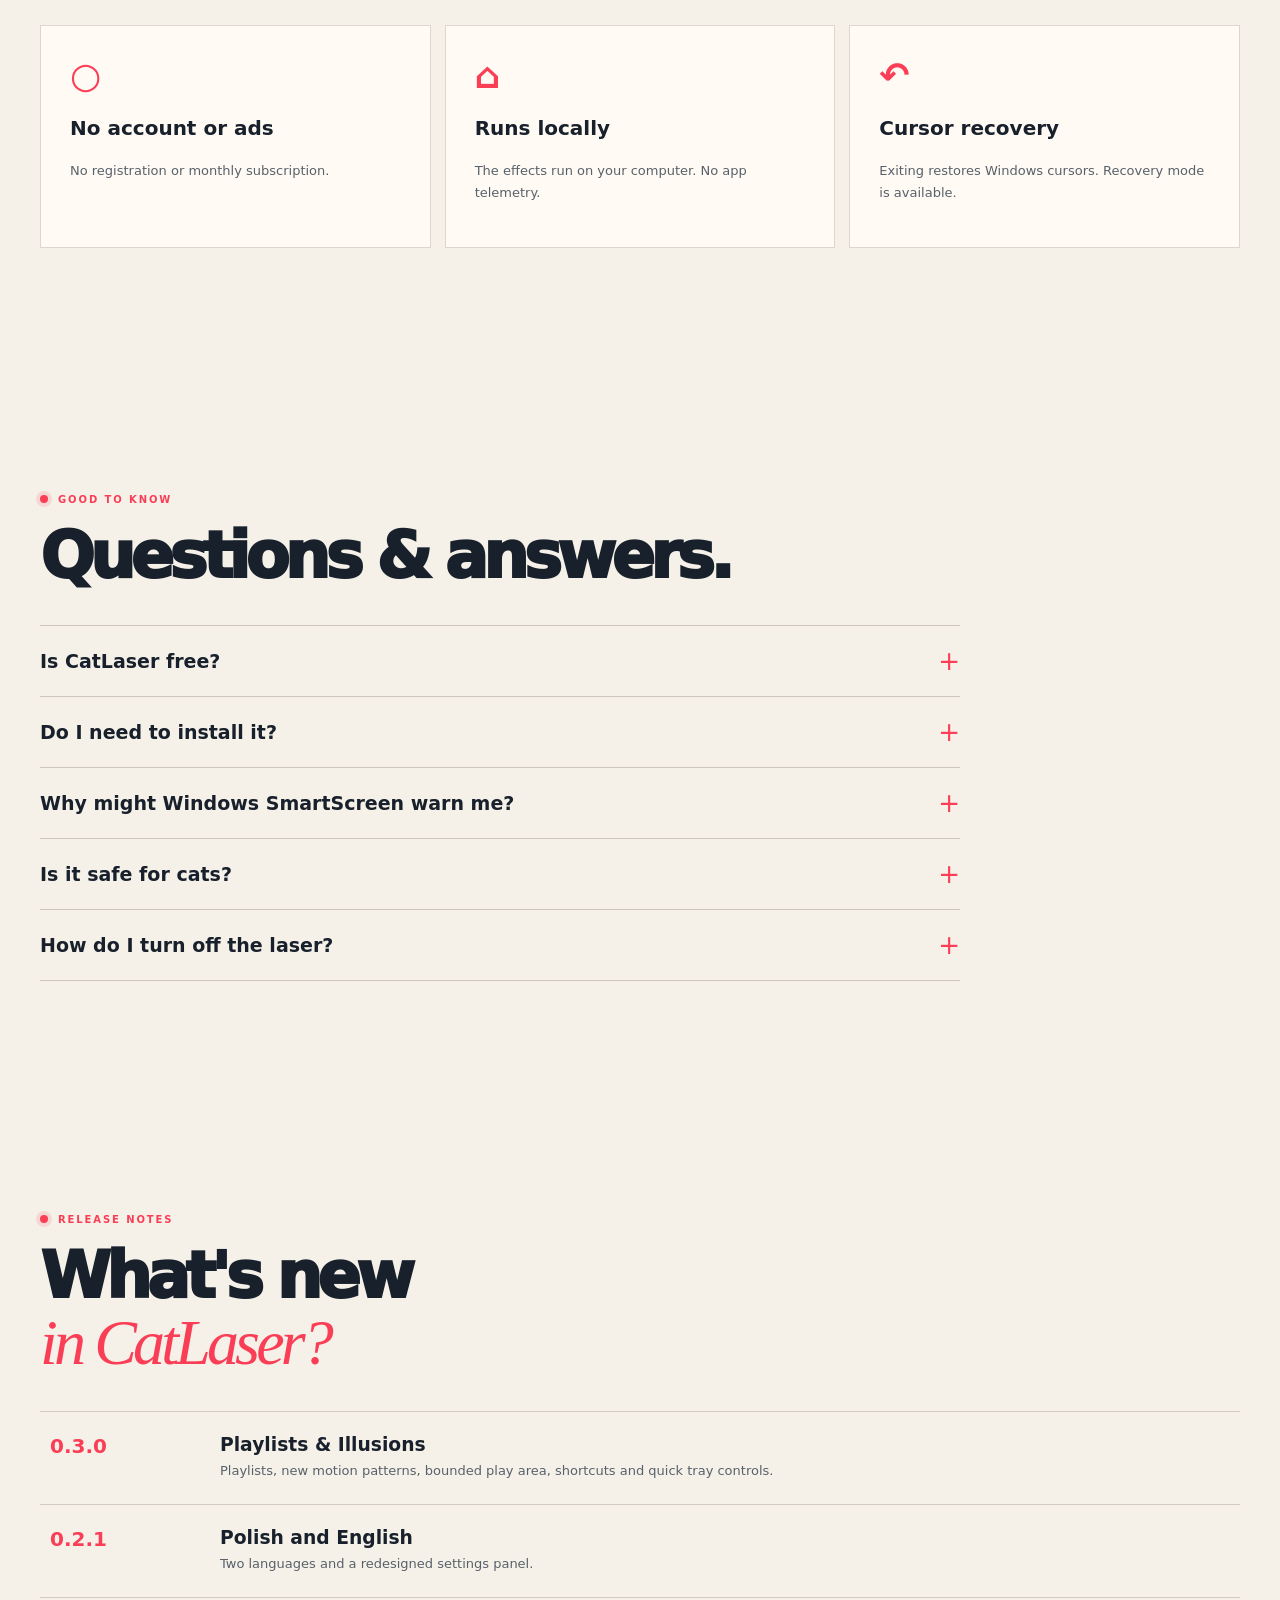
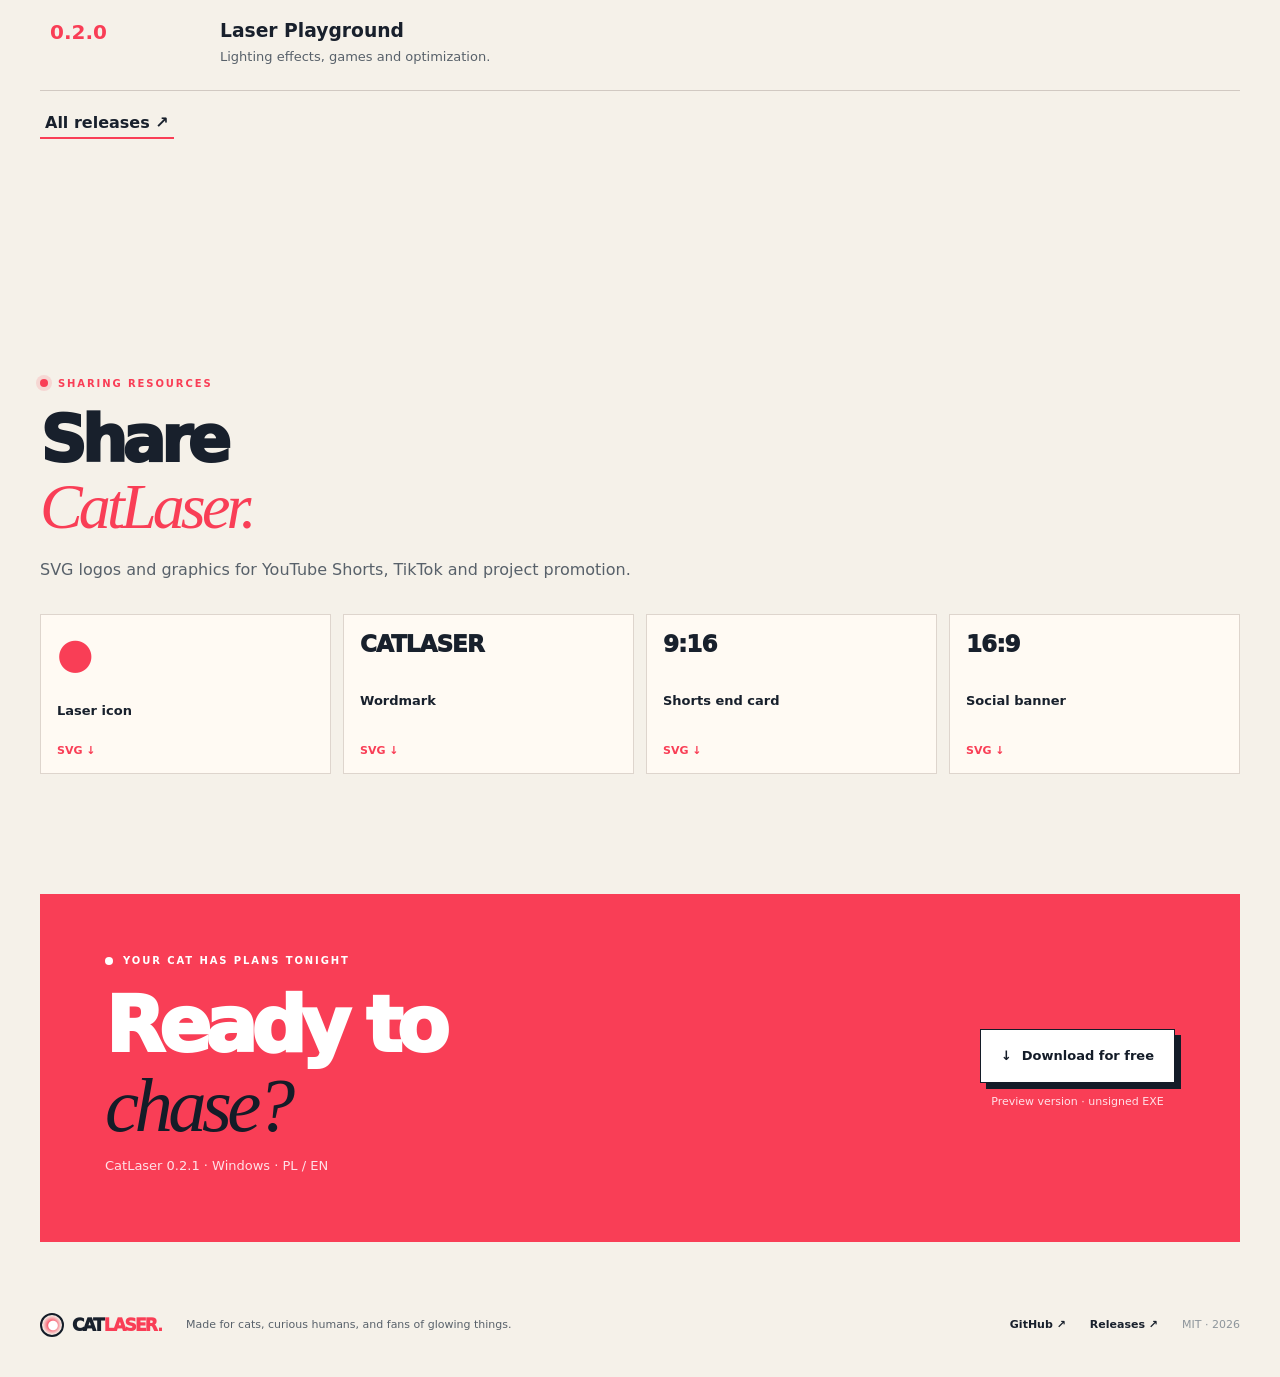
==== commit 006d8dc1: "feat(landing): show authentic CatLaser 0.3 Windows screenshot in PL and EN" ====
--- a/docs/index.html
+++ b/docs/index.html
@@ -68,7 +68,12 @@
 <article class="feature violet"><span class="num">03 / TUNE</span><div class="art dials"><span><i></i></span><span><i></i></span><span><i></i></span><div class="color-dots">● ● ● ●</div></div><h3 data-i18n="f3Title">Pełna personalizacja</h3><p data-i18n="f3Body">Kolory, szybkość, rozmiar, jasność, ślady i FPS. Zapisuj swoje presety.</p></article>
 </div></section>
 <section id="how" class="dark-panel"><div class="wrap how"><div><span class="kicker"><i></i><span data-i18n="howKicker">TRZY PROSTE KROKI</span></span><h2 data-i18n-html="howTitle">Pobierz.<br>Włącz.<br><em>Polowanie!</em></h2><p data-i18n="howBody">Zero konfiguracji serwera. Tylko Windows, myszka i ciekawski kot.</p></div><div class="steps"><div><b>01</b><aside><h3 data-i18n="s1Title">Pobierz ZIP</h3><p data-i18n="s1Body">Pobierz darmową wersję z GitHub Releases i rozpakuj ją.</p></aside></div><div><b>02</b><aside><h3 data-i18n="s2Title">Uruchom CatLaser.exe</h3><p data-i18n="s2Body">Bez instalatora i dodatkowego środowiska .NET. Program działa przy zegarze Windows.</p></aside></div><div><b>03</b><aside><h3 data-i18n="s3Title">Wybierz tryb zabawy</h3><p data-i18n="s3Body">Ruszaj laserem sam albo włącz automatyczny tryb dla kota.</p></aside></div></div></div></section>
-<section class="product-evidence section wrap fade-in" id="app"><span class="kicker"><i></i><span data-i18n="appKicker">CO NAPRAWDĘ POBIERASZ</span></span><h2 data-i18n-html="appTitle">Prawdziwy program.<br><em>Bez makiet.</em></h2><div class="evidence-card"><b>▣</b><div><h3 data-i18n="screensPending">Zrzuty aplikacji Windows: w przygotowaniu</h3><p data-i18n="screensDesc">Czekamy na zweryfikowane zrzuty okna CatLaser 0.3. Nie przedstawiamy fikcyjnych makiet jako działającego programu.</p></div><a href="https://github.com/toniaczlog/catlaser/issues/new" data-i18n="screensContribute">Prześlij zrzut ↗</a></div></section><section class="download-block section wrap fade-in" id="download"><div class="download-panel"><div><span class="kicker"><i></i><span data-i18n="downloadKicker">GOTOWY DO ZABAWY</span></span><h2 data-i18n-html="downloadTitle">Pobierz.<br><em>Uruchom.</em></h2><p data-i18n="downloadBody">Rozpakuj ZIP i uruchom CatLaser.exe. Bez instalatora i abonamentu.</p><a class="btn primary" href="https://github.com/toniaczlog/catlaser/releases/tag/v0.3.0" data-download-latest><span>↓</span><span data-i18n="download">Pobierz za darmo</span></a></div><div class="download-meta"><div><small data-i18n="version">WERSJA</small><strong>0.3.0</strong></div><div><small data-i18n="platform">SYSTEM</small><strong>Windows 10/11 x64</strong></div><div><small data-i18n="package">PAKIET</small><strong>ZIP · portable</strong></div><div><small data-i18n="license">LICENCJA</small><strong>MIT · Open Source</strong></div></div></div></section><section class="privacy-section section wrap fade-in" id="privacy"><span class="kicker"><i></i><span data-i18n="privacyKicker">PRYWATNOŚĆ</span></span><h2 data-i18n-html="privacyTitle">Twój komputer.<br><em>Twoje zasady.</em></h2><div class="privacy-grid"><div><b>○</b><h3 data-i18n="privacy1">Bez konta i reklam</h3><p data-i18n="privacy1Body">Nie musisz się rejestrować ani płacić abonamentu.</p></div><div><b>⌂</b><h3 data-i18n="privacy2">Działa lokalnie</h3><p data-i18n="privacy2Body">Efekty działają na komputerze, bez telemetrii.</p></div><div><b>↶</b><h3 data-i18n="privacy3">Przywracanie kursora</h3><p data-i18n="privacy3Body">Wyłączenie przywraca kursory Windows. Dostępna jest funkcja naprawcza.</p></div></div></section><section id="faq" class="section faq wrap"><span class="kicker"><i></i><span data-i18n="faqKicker">DOBRZE WIEDZIEĆ</span></span><h2 data-i18n="faqTitle">Pytania i odpowiedzi.</h2>
+<section class="product-evidence section wrap fade-in" id="app"><span class="kicker"><i></i><span data-i18n="appKicker">CO NAPRAWDĘ POBIERASZ</span></span><h2 data-i18n-html="appTitle">Prawdziwy program.<br><em>Bez makiet.</em></h2><div class="evidence-card screenshot-card">
+    <div class="screenshot-image"><img src="./screenshots/settings-0.3.png" alt="Prawdziwe okno ustawień CatLaser 0.3 przechwycone na Windows" loading="lazy" decoding="async" width="875" height="710"></div>
+    <div class="screenshot-detail"><span class="capture-proof">WINDOWS · WPF · 0.3</span><h3 data-i18n="screensPending">Prawdziwe okno programu CatLaser</h3>
+    <p data-i18n="screensDesc">Autentyczny zrzut wygenerowany przez aplikację CatLaser w środowisku Windows. To prawdziwy interfejs EXE, nie makieta ani ilustracja.</p>
+    <a href="https://github.com/toniaczlog/catlaser/tree/main/CatLaser" target="_blank" rel="noopener noreferrer">Zobacz kod źródłowy ↗</a></div>
+  </div></section><section class="download-block section wrap fade-in" id="download"><div class="download-panel"><div><span class="kicker"><i></i><span data-i18n="downloadKicker">GOTOWY DO ZABAWY</span></span><h2 data-i18n-html="downloadTitle">Pobierz.<br><em>Uruchom.</em></h2><p data-i18n="downloadBody">Rozpakuj ZIP i uruchom CatLaser.exe. Bez instalatora i abonamentu.</p><a class="btn primary" href="https://github.com/toniaczlog/catlaser/releases/tag/v0.3.0" data-download-latest><span>↓</span><span data-i18n="download">Pobierz za darmo</span></a></div><div class="download-meta"><div><small data-i18n="version">WERSJA</small><strong>0.3.0</strong></div><div><small data-i18n="platform">SYSTEM</small><strong>Windows 10/11 x64</strong></div><div><small data-i18n="package">PAKIET</small><strong>ZIP · portable</strong></div><div><small data-i18n="license">LICENCJA</small><strong>MIT · Open Source</strong></div></div></div></section><section class="privacy-section section wrap fade-in" id="privacy"><span class="kicker"><i></i><span data-i18n="privacyKicker">PRYWATNOŚĆ</span></span><h2 data-i18n-html="privacyTitle">Twój komputer.<br><em>Twoje zasady.</em></h2><div class="privacy-grid"><div><b>○</b><h3 data-i18n="privacy1">Bez konta i reklam</h3><p data-i18n="privacy1Body">Nie musisz się rejestrować ani płacić abonamentu.</p></div><div><b>⌂</b><h3 data-i18n="privacy2">Działa lokalnie</h3><p data-i18n="privacy2Body">Efekty działają na komputerze, bez telemetrii.</p></div><div><b>↶</b><h3 data-i18n="privacy3">Przywracanie kursora</h3><p data-i18n="privacy3Body">Wyłączenie przywraca kursory Windows. Dostępna jest funkcja naprawcza.</p></div></div></section><section id="faq" class="section faq wrap"><span class="kicker"><i></i><span data-i18n="faqKicker">DOBRZE WIEDZIEĆ</span></span><h2 data-i18n="faqTitle">Pytania i odpowiedzi.</h2>
 <details><summary data-i18n="q1">Czy CatLaser jest darmowy?</summary><p data-i18n="a1">Tak. Jest bezpłatny, open source (MIT), bez reklam i bez subskrypcji.</p></details>
 <details><summary data-i18n="q2">Czy muszę instalować program?</summary><p data-i18n="a2">Nie. Wystarczy pobrać ZIP, rozpakować i uruchomić CatLaser.exe na Windows 10/11 x64.</p></details>
 <details><summary data-i18n="q3">Dlaczego Windows SmartScreen może ostrzegać?</summary><p data-i18n="a3">Plik EXE nie jest jeszcze podpisany cyfrowo. Kod źródłowy jest publiczny na GitHubie, a aplikację kompiluje GitHub Actions.</p></details>
--- a/docs/styles.css
+++ b/docs/styles.css
@@ -36,3 +36,14 @@
 @media(max-width:760px){.download-panel{grid-template-columns:1fr;gap:25px}.privacy-grid{grid-template-columns:1fr}.evidence-card{flex-wrap:wrap}.mode-section{padding-top:60px}}
 @media(max-width:500px){body{padding-bottom:73px}.mobile-download{display:flex;position:fixed;bottom:0;left:0;right:0;z-index:99;align-items:center;justify-content:space-between;gap:10px;background:#fcf9f1;border-top:1px solid #dfd3c9;padding:9px 16px;box-shadow:0 -6px 20px #1a24301c}.mobile-download b{font-size:18px;letter-spacing:-.05em;white-space:nowrap}.mobile-download b span{color:var(--red)}.mobile-download .btn{min-height:43px;padding:10px 12px;box-shadow:none;white-space:nowrap}.demo-controls{flex-wrap:wrap}.demo-controls>div{justify-content:flex-start;max-width:100%}.demo-controls button{font-size:9px}.demo-tuner{gap:7px}.demo-tuner label{font-size:8px}.mode-grid{grid-template-columns:repeat(2,minmax(0,1fr));gap:9px}.mode-grid article{padding:8px}.mode-grid h3{font-size:14px}.mode-grid p{font-size:11px}.download-panel{padding:28px 22px}.download-meta{gap:6px}.download-meta>div{padding:13px 10px;min-height:90px}.download-meta strong{font-size:12px}.evidence-card{gap:10px}.evidence-card>b{min-width:60px;min-height:60px;font-size:30px}.press-files{gap:8px}.press-files a{min-height:145px;padding:12px}.press-files a>span{font-size:17px}.version-list>div{grid-template-columns:80px 1fr;gap:10px}.version-list b{font-size:16px}}
 @media(prefers-reduced-motion:reduce){.js-motion .fade-in{opacity:1!important;transform:none!important;transition:none!important}}
+
+/* Actual Windows WPF settings screenshot — no fabricated product mockup. */
+.screenshot-card{align-items:center!important;gap:25px!important}
+.screenshot-image{flex:0 1 60%;min-width:0;background:#141b27;border:1px solid #303d4e;border-radius:12px;padding:12px;box-shadow:0 10px 30px #18202c18}
+.screenshot-image img{display:block;width:100%;height:auto;border-radius:5px;background:#111621}
+.screenshot-detail{flex:1;min-width:205px}
+.capture-proof{display:block;color:#f93e56;font-size:10px;font-weight:900;letter-spacing:.13em;margin-bottom:12px}
+.screenshot-detail h3{margin:0 0 12px;font-size:clamp(20px,2.2vw,27px);letter-spacing:-.04em}
+.screenshot-detail p{line-height:1.65}
+.screenshot-detail a{font-weight:800;font-size:12px;border-bottom:2px solid #f93e56;padding-bottom:5px}
+@media(max-width:800px){.screenshot-card{flex-direction:column!important;align-items:stretch!important}.screenshot-image{flex:auto;width:100%}.screenshot-detail{min-width:0}}
